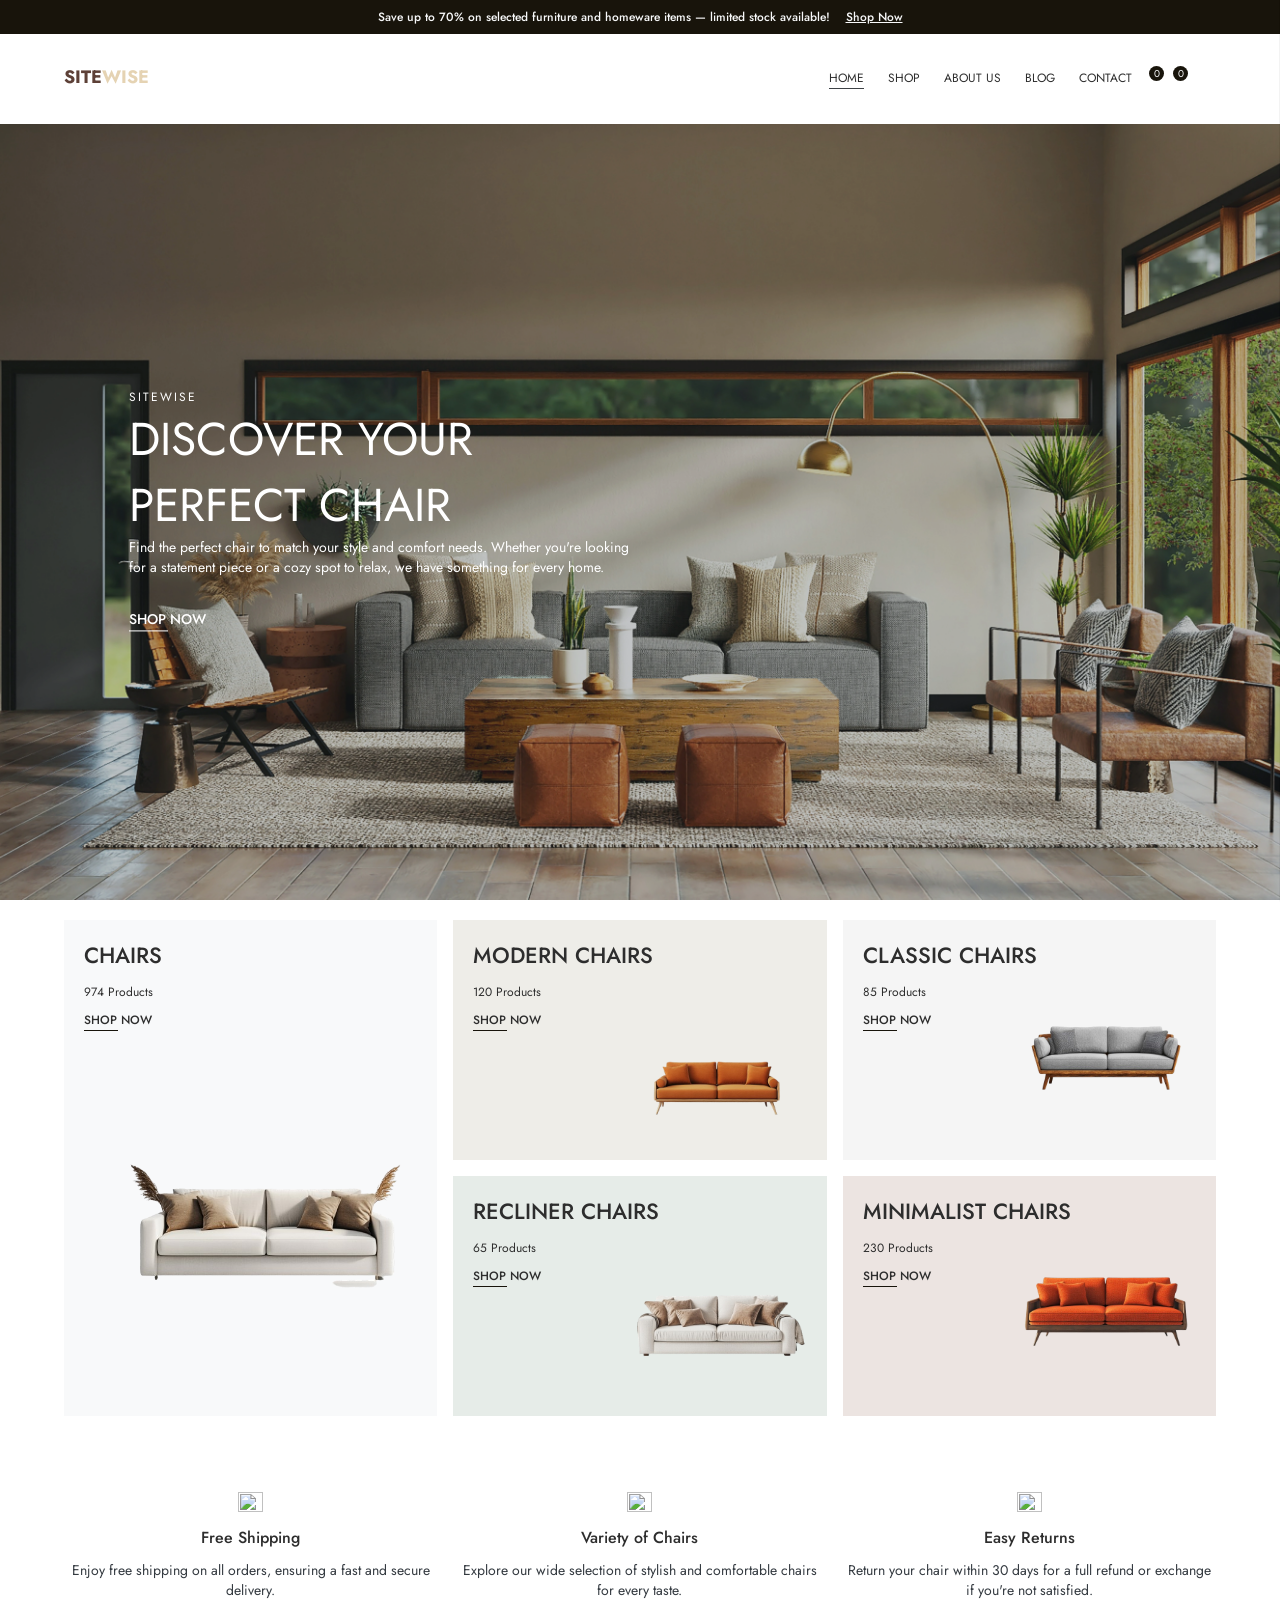
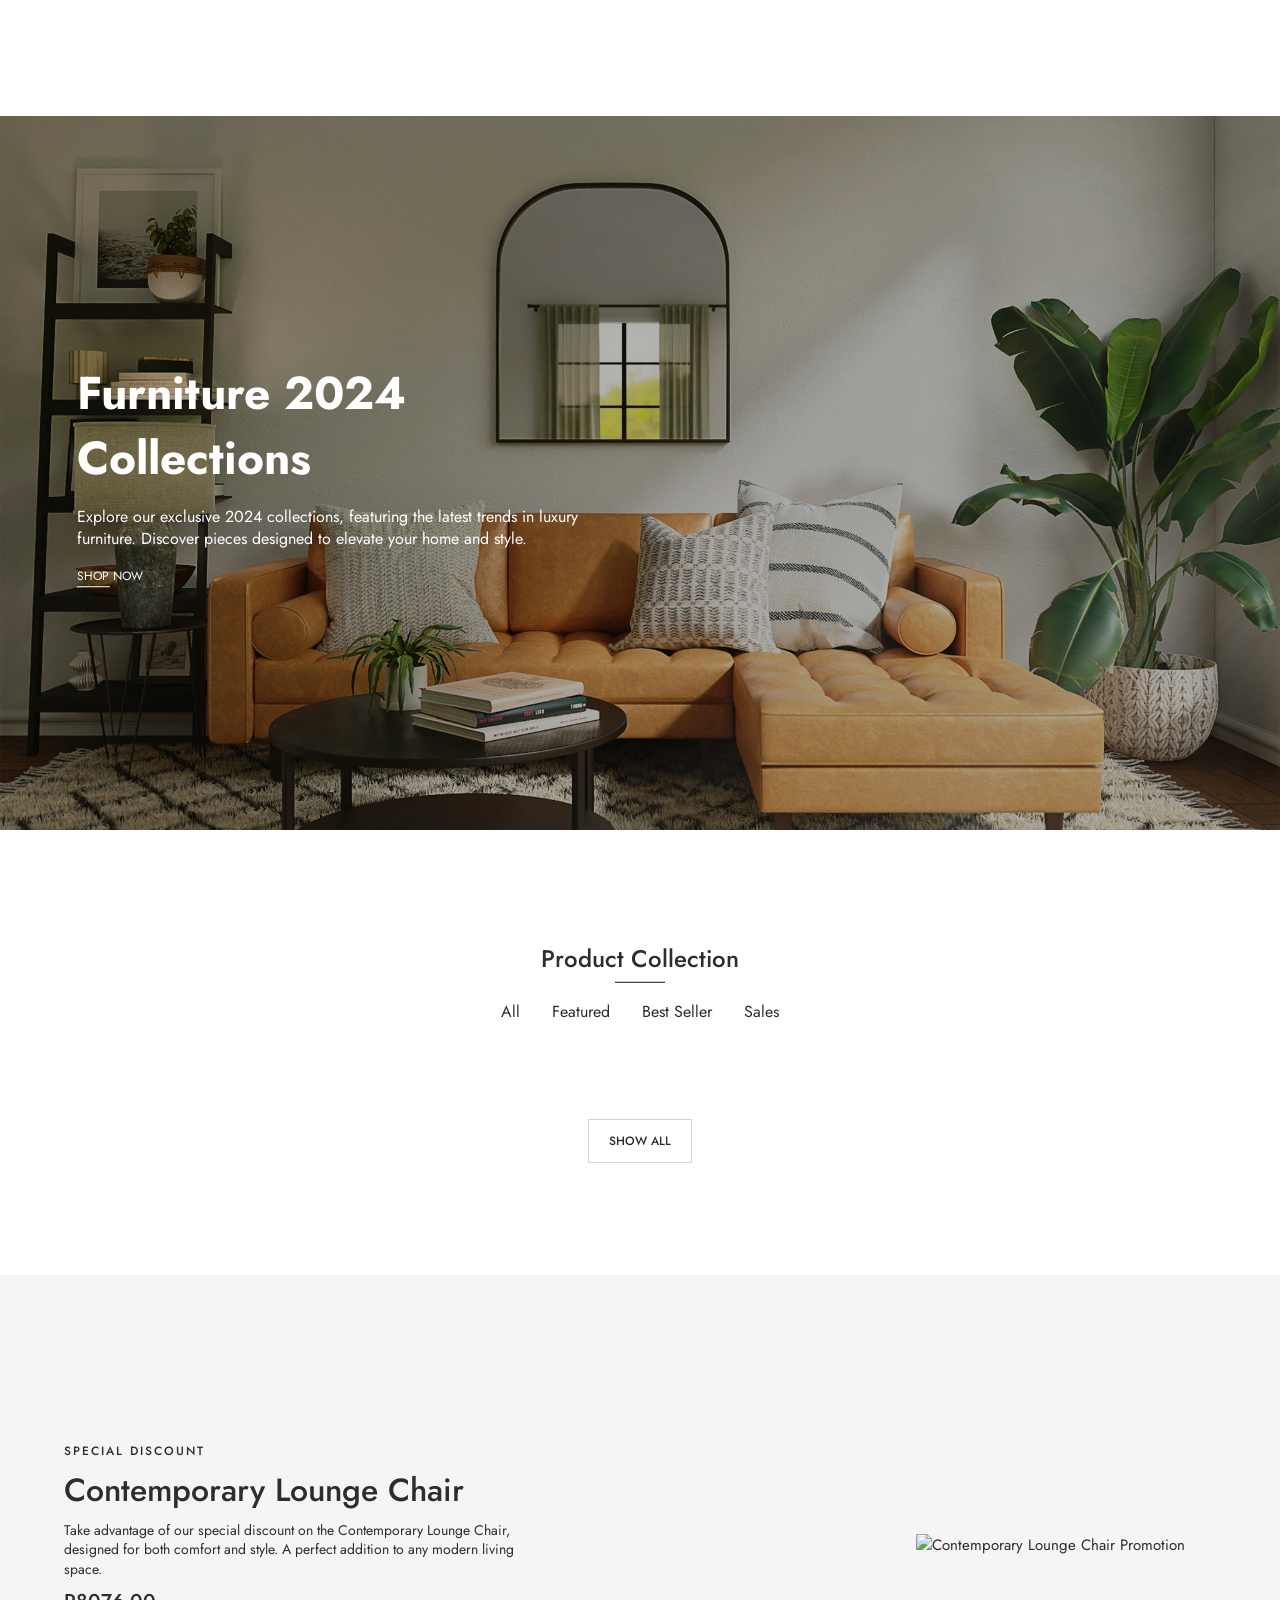
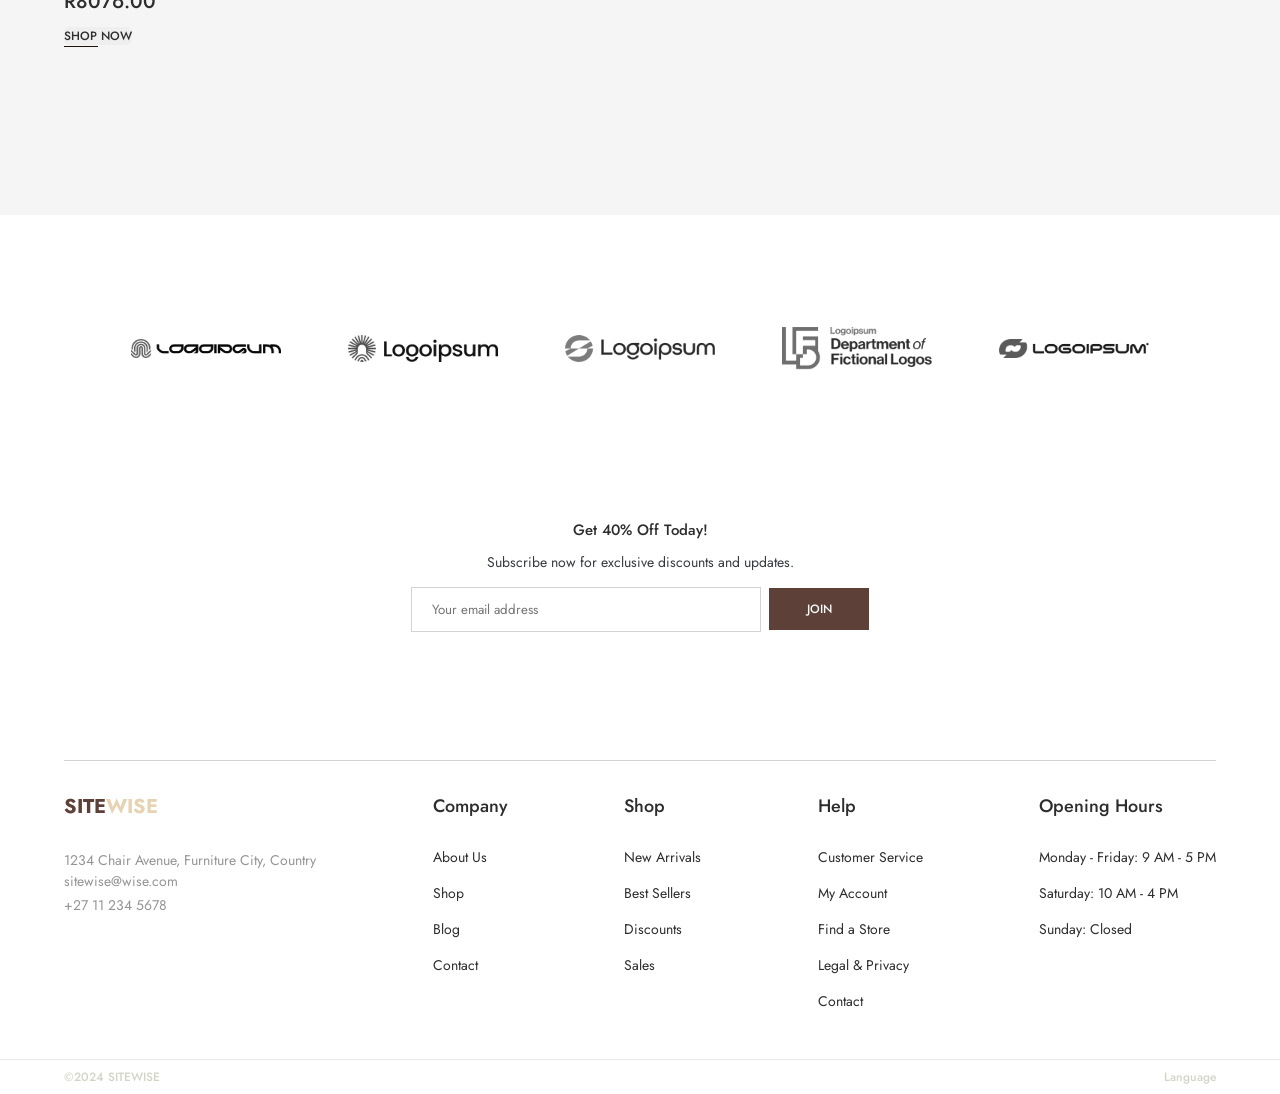
==== index.html @ f85726ed "feat: Add new site-wide CSS styling and accompanying image assets, and update `index.html` and `.git" ====
<!doctype html>
<html lang="en">
  <head>
    <meta charset="UTF-8" />
    <meta name="viewport" content="width=device-width, initial-scale=1.0" />
    <title>Sitewise | Home</title>
    <link
      rel="icon"
      href="/public/images/icons/favicon.ico"
      type="image/x-icon"
    />
    <!-- CSS -->
    <link rel="stylesheet" href="public/css/style.css" />
    <!-- ION-ICONS JS -->
    <script
      type="module"
      src="https://unpkg.com/ionicons@5.5.2/dist/ionicons/ionicons.esm.js"
    ></script>
    <script
      nomodule
      src="https://unpkg.com/ionicons@5.5.2/dist/ionicons/ionicons.js"
    ></script>
  </head>
  <body class="">
    <!-- BACK BUTTON -->
    <div class="back-top" id="back-top-btn">
      <a href="#"><ion-icon name="chevron-up-outline"></ion-icon></a>
    </div>
    <div class="discount">
      <p class="discount-content">
        Save up to 70% on selected furniture and homeware items — limited stock
        available!
      </p>
      <a href="views/shop.html">Shop Now</a>
    </div>
    <!-- HEADER -->
    <header class="home-pg header wrapper">
      <div class="container">
        <nav class="nav-menu">
          <a href="index.html" class="logo"
            >Site<span class="highlight">wise</span></a
          >
          <ul class="menu-link">
            <li class="active"><a href="index.html" class="link">Home</a></li>
            <li><a href="views/shop.html" class="link">Shop</a></li>
            <li><a href="views/about.html" class="link">About Us</a></li>
            <li><a href="views/blog.html" class="link">Blog</a></li>
            <li>
              <a href="views/contact.html" class="link">contact</a>
            </li>
            <li>
              <div class="whishlist-icon">
                <ion-icon name="heart-outline"></ion-icon>
                <span class="whishlist-count">0</span>
              </div>
            </li>
            <li>
              <div class="cart-icon">
                <a href="#"><ion-icon name="cart-outline"></ion-icon></a>
                <span class="item-count">0</span>
              </div>
            </li>
            <li>
              <a href="#" class="account"
                ><ion-icon name="person-outline"></ion-icon
              ></a>
            </li>
          </ul>
          <div class="menu-icon">
            <ion-icon name="menu-outline"></ion-icon>
          </div>
        </nav>
      </div>
    </header>
    <!-- HEADER END -->
    <!-- SHOWCASE SECTION-->
    <div class="home-pg showcase-section wrapper">
      <div class="container">
        <!-- SHOWCASE LEFT ROW -->
        <div class="showcase-left-row">
          <span class="showcase-subtitle">Sitewise</span>
          <h1 class="showcase-heading">Discover Your Perfect Chair</h1>
          <p class="showcase-text">
            Find the perfect chair to match your style and comfort needs.
            Whether you're looking for a statement piece or a cozy spot to
            relax, we have something for every home.
          </p>
          <div class="showcase-btns">
            <a href="views/shop.html" class="btn underline">Shop Now</a>
          </div>
        </div>
      </div>
    </div>
    <!-- WISHLIST -->
    <div class="wishlist-container">
      <div class="wishlist-header">
        <h2 class="wishlist-title">
          Wishlist(<span class="count-wishlist">0</span>)
        </h2>
        <span class="icon btn-cancel">
          <ion-icon name="close-outline"></ion-icon>
        </span>
      </div>

      <div class="wishlist-items"></div>

      <div class="shopping-cart-buttons">
        <a href="views/shop.html" class="btn btn-checkout continue"
          >Continue shopping</a
        >
      </div>
    </div>
    <!-- END WISHLIST-->
    <!-- SHOWCASE END-->
    <div class="shopping-cart">
      <div class="shopping-cart-header">
        <h2 class="shopping-cart-title">Shopping Cart</h2>
        <span class="icon btn-cancel">
          <ion-icon name="close-outline"></ion-icon>
        </span>
      </div>
      <div class="cart-items"></div>

      <div class="cart-summary">
        <p class="cart-total" id="overroll-total"></p>
      </div>
      <div class="shopping-cart-buttons">
        <a href="views/checkout.html" class="btn btn-checkout">Checkout</a>
      </div>
    </div>
    <!-- CART POP-UP -->
    <div id="cart-notification" class="cart-notification">
      <div class="popup-content">
        <p>Item Added to Cart!</p>
      </div>
    </div>

    <!-- LOGIN FORM -->
    <div class="form-login account-form" id="login">
      <div class="form-header">
        <span class="form-title">Login</span>
        <div class="form-close">
          <span class="icon-close">
            <ion-icon name="close-outline"></ion-icon>
          </span>
        </div>
      </div>

      <form action="#" method="POST">
        <div class="form-control">
          <input type="email" name="email" placeholder="email address *" />
        </div>

        <div class="form-control">
          <input type="password" name="password" placeholder="password *" />
        </div>

        <div class="form-options">
          <label for="checkbox" class="label-remember">
            <input type="checkbox" name="remember" />
            Remember me
          </label>
          <a href="views/password.html" class="link-forgot">Lost password?</a>
        </div>

        <input type="submit" value="Log in" name="login" class="btn-submit" />

        <div class="form-switch">
          <span>No account yet?</span>
          <a href="views/signup.html" class="link-create">Create Account</a>
        </div>
      </form>
    </div>
    <!-- END LOGIN FORM -->

    <section class="featured-section container" id="featured">
      <div class="card-list">
        <div class="card-item">
          <div class="card">
            <div>
              <h2 class="card-title">Chairs</h2>
              <span class="no-products">974 Products</span>
            </div>
            <a href="views/shop.html" class="btn underline">Shop Now</a>
          </div>
        </div>
        <div class="card-item">
          <div class="card">
            <div>
              <h2 class="card-title">Modern Chairs</h2>
              <span class="no-products">120 Products</span>
            </div>
            <a href="views/shop.html" class="btn underline">Shop Now</a>
          </div>
        </div>
        <div class="card-item">
          <div class="card">
            <div>
              <h2 class="card-title">Classic Chairs</h2>
              <span class="no-products">85 Products</span>
            </div>
            <a href="views/shop.html" class="btn underline">Shop Now</a>
          </div>
        </div>
        <div class="card-item">
          <div class="card">
            <div>
              <h2 class="card-title">Recliner Chairs</h2>
              <span class="no-products">65 Products</span>
            </div>
            <a href="views/shop.html" class="btn underline">Shop Now</a>
          </div>
        </div>
        <div class="card-item">
          <div class="card">
            <div>
              <h2 class="card-title">Minimalist Chairs</h2>
              <span class="no-products">230 Products</span>
            </div>
            <a href="views/shop.html" class="btn underline">Shop Now</a>
          </div>
        </div>
      </div>
    </section>

    <!-- END FEATURE -->
    <section class="section-services container" id="service">
      <div class="service-list">
        <div class="service-item">
          <div class="service-icon">
            <div class="icon">
              <img src="public/images/icons/free-delivery.webp" alt="" />
            </div>
          </div>
          <h4 class="service-title">Free Shipping</h4>
          <p class="service-description">
            Enjoy free shipping on all orders, ensuring a fast and secure
            delivery.
          </p>
        </div>
        <div class="service-item">
          <div class="service-icon">
            <div class="icon">
              <img src="public/images/icons/armchair.webp" alt="" />
            </div>
          </div>
          <h4 class="service-title">Variety of Chairs</h4>
          <p class="service-description">
            Explore our wide selection of stylish and comfortable chairs for
            every taste.
          </p>
        </div>
        <div class="service-item">
          <div class="service-icon">
            <div class="icon">
              <img src="public/images/icons/return-box.webp" alt="" />
            </div>
          </div>
          <h4 class="service-title">Easy Returns</h4>
          <p class="service-description">
            Return your chair within 30 days for a full refund or exchange if
            you're not satisfied.
          </p>
        </div>
      </div>
    </section>

    <!-- BANNER -->

    <section class="banner-section" id="banner">
      <!-- <div class="morphing-button" id="playBtn">
        <span class="play-icon">&#9654;</span>
      </div>

      <div class="banner-video">
        <video
          id="video"
          autoplay
          loop
          muted
          playsinline
          class="video-background"
        >
          <source src="public/video/banner-video-1.webm" type="video/mp4" />
        </video>
        <span class="close-video" id="closeBtn"
          ><ion-icon name="close-outline"></ion-icon
        ></span>
      </div> -->

      <div class="banner-content-wrapper">
        <div class="banner-content">
          <h2 class="banner-heading">Furniture 2024 Collections</h2>
          <p class="banner-description">
            Explore our exclusive 2024 collections, featuring the latest trends
            in luxury furniture. Discover pieces designed to elevate your home
            and style.
          </p>
          <a href="views/shop.html" class="banner-cta">Shop Now</a>
        </div>
      </div>
    </section>

    <!-- BANNER END -->

    <!-- POPUP -->
    <div class="popup-wrapper hidden">
      <div id="cart-popup">
        <div class="popup-close">
          <ion-icon name="close-outline"></ion-icon>
        </div>
        <p class="popup-message">Item already exists in the cart!</p>
      </div>
    </div>
    <!-- END POPUP -->

    <!-- PRODUCT -->
    <section class="product-collection container" id="products">
      <h2 class="product-title">Product Collection</h2>
      <div class="product-filter">
        <span class="filter-item" data-id="all">All</span>
        <span class="filter-item" data-id="featured">Featured</span>
        <span class="filter-item" data-id="best seller">Best Seller</span>
        <span class="filter-item" data-id="sales">Sales</span>
      </div>
      <div class="product-container"></div>
      <!-- PRODUCT DETAILS -->
      <div class="product-display" data-id="">
        <div class="item-details">
          <div class="left-side">
            <div class="image-card">
              <img src="public/images/chair_3.png" alt="" />
            </div>
          </div>
          <div class="right-side">
            <span class="icon-close">
              <ion-icon name="close-outline"></ion-icon>
            </span>
            <h3 class="chair-name">Antique Wooden Chair</h3>
            <div class="rating-area">
              <ul class="star-list">
                <li class="star"><ion-icon name="star"></ion-icon></li>
                <li class="star"><ion-icon name="star"></ion-icon></li>
                <li class="star"><ion-icon name="star"></ion-icon></li>
                <li class="star"><ion-icon name="star"></ion-icon></li>
                <li class="star"><ion-icon name="star-half"></ion-icon></li>
              </ul>
              <div class="user-reviews">8k Reviews</div>
            </div>
            <div class="chair-price">
              <span class="price onsale">R6460.99</span
              ><span class="sale-price">R6000.99 </span>
            </div>
            <p class="chair-info">
              Lorem ipsum, dolor sit amet consectetur adipisicing elit.
              Voluptatibus fugiat rem nostrum, nulla fugit at tempora minus ea
              aspernatur assumenda?
            </p>
            <div class="button-area">
              <div class="quantity-area">
                <span class="icon decrease"
                  ><ion-icon name="remove-outline"></ion-icon
                ></span>
                <span class="quantity">1</span>
                <span class="icon increase"
                  ><ion-icon name="add-outline"></ion-icon
                ></span>
              </div>
              <div class="btn cart-add">Add To Cart</div>
            </div>
            <div class="wishlist-area">
              <span class="icon"
                ><ion-icon
                  name="heart-outline"
                  class="display-wishlist-icon"
                ></ion-icon
              ></span>
              <span>Add To Wishlist</span>
            </div>
            <ul class="product-info">
              <li>Category: <span class="product-category">Furniture</span></li>
            </ul>
          </div>
        </div>
      </div>
      <!-- END PRODUCT DETAILS -->

      <a href="./views/shop.html" class="btn contact-btn">Show All</a>
    </section>

    <!-- END PRODCUT -->

    <!-- SALE SECTION -->
    <section class="promotion-wrapper" id="promotion" data-promoId="">
      <div class="container">
        <div class="left-cl">
          <span class="section-subheading">Special Discount</span>
          <h2 class="promotion-title">Contemporary Lounge Chair</h2>
          <p class="promotion-description">
            Take advantage of our special discount on the Contemporary Lounge
            Chair, designed for both comfort and style. A perfect addition to
            any modern living space.
          </p>
          <span class="promotion-price">R8076.00</span>
          <div><button class="btn underline shop-now">Shop Now</button></div>
        </div>
        <div class="right-cl">
          <div class="image-wrapper">
            <div class="image-card">
              <img
                src="public/images/chair_11.webp"
                id="promotion-image"
                alt="Contemporary Lounge Chair Promotion"
              />
            </div>
          </div>
        </div>
      </div>
    </section>

    <!-- END SALE SECTION -->

    <!-- PARTNER SECTION -->
    <section class="company-partners container" id="company-partners">
      <div class="partners-list">
        <div class="partner-item">
          <img src="public/images/partners/logoipsum-1.png" alt="Partner 1" />
        </div>
        <div class="partner-item">
          <img src="public/images/partners/logoipsum-2.png" alt="Partner 2" />
        </div>
        <div class="partner-item">
          <img src="public/images/partners/logoipsum-3.png" alt="Partner 3" />
        </div>
        <div class="partner-item">
          <img src="public/images/partners/logoipsum-4.png" alt="Partner 4" />
        </div>
        <div class="partner-item">
          <img src="public/images/partners/logoipsum-5.png" alt="Partner 5" />
        </div>
      </div>
    </section>
    <!-- END PARTNER SECTION -->

    <!-- NEWSLETTER -->
    <div class="newsletter container" id="newsletter-wrapper">
      <h2 class="newsletter-title">Get 40% Off Today!</h2>
      <p class="newsletter-description">
        Subscribe now for exclusive discounts and updates.
      </p>
      <form action="#" method="POST">
        <div class="controller-container">
          <div class="form-controller">
            <input
              type="email"
              name="e-mail"
              placeholder="Your email address"
            />
          </div>
          <div class="form-controller">
            <input
              type="submit"
              name="submit"
              class="newsletter-btn"
              value="Join"
            />
          </div>
        </div>
      </form>
    </div>
    <!-- END NEWSLETTER -->

    <!-- FOOTER SECTION -->
    <footer class="footer-wrapper container" id="footer-section">
      <ul class="footer-items">
        <li class="footer-item">
          <a href="#" class="footer-logo footer-header"
            >SITE<span class="highlight">WISE</span></a
          >
          <span class="footer-address"
            >1234 Chair Avenue, Furniture City, Country</span
          >
          <span class="footer-email">sitewise@wise.com</span>
          <span class="footer-phone">+27 11 234 5678</span>
          <div class="social-media">
            <a href="#" class="social-icon">
              <ion-icon name="logo-facebook"></ion-icon>
            </a>
            <a href="#" class="social-icon">
              <ion-icon name="logo-instagram"></ion-icon>
            </a>
            <a href="#" class="social-icon">
              <ion-icon name="logo-twitter"></ion-icon>
            </a>
            <a href="#" class="social-icon">
              <ion-icon name="logo-pinterest"></ion-icon>
            </a>
          </div>
        </li>
        <li class="footer-item">
          <h3 class="footer-header">Company</h3>
          <a href="views/about.html" class="footer-link">About Us</a>
          <a href="views/shop.html" class="footer-link">Shop</a>
          <a href="views/blog.html" class="footer-link">Blog</a>
          <a href="views/contact.html" class="footer-link">Contact</a>
        </li>
        <li class="footer-item">
          <h3 class="footer-header">Shop</h3>
          <a href="#" class="footer-link">New Arrivals</a>
          <a href="#" class="footer-link">Best Sellers</a>
          <a href="#" class="footer-link">Discounts</a>
          <a href="#" class="footer-link">Sales</a>
        </li>
        <li class="footer-item">
          <h3 class="footer-header">Help</h3>
          <a href="#" class="footer-link">Customer Service</a>
          <a href="#" class="footer-link">My Account</a>
          <a href="#" class="footer-link">Find a Store</a>
          <a href="#" class="footer-link">Legal & Privacy</a>
          <a href="#" class="footer-link">Contact</a>
        </li>
        <li class="footer-item">
          <h3 class="footer-header">Opening Hours</h3>
          <a href="#" class="footer-link">Monday - Friday: 9 AM - 5 PM</a>
          <a href="#" class="footer-link">Saturday: 10 AM - 4 PM</a>
          <a href="#" class="footer-link">Sunday: Closed</a>
        </li>
      </ul>
    </footer>
    <!-- END FOOTER SECTION -->
    <div class="footer-bottom">
      <span class="footer-year"> &copy;2024 SITEWISE</span>
      <span class="footer-language"
        >Language <ion-icon name="chevron-up-outline"></ion-icon
      ></span>
    </div>

    <!-- JS -->
    <script src="./public/js/main.js" defer></script>
  </body>
</html>
---- public/css/style.css ----
@import url("https://fonts.googleapis.com/css2?family=Jost:ital,wght@0,100..900;1,100..900&display=swap");
*,
::after,
::before {
  padding: 0;
  margin: 0;
  box-sizing: border-box;
}

:root {
  /* COLORS */
  --primary-clr: #ffffff;
  --secondary-clr: #5d4037;
  --tertiary-clr: #e5d3b3;
  --quaternary-clr: #eae151;
  --pure-white: #ffffff;

  --danger-clr: #f34213;
  --white-clr: #f8f9fa;
  --backgound-clr: #796c64;

  --dark-clr: #18140b;
  --grey-clr: #d3d3d3;
  --md-grey: #d2d4c8;
  --light-grey: #fafdf6;
  --dark-grey: #343a40;
  --text-clr: #2d2d2d;

  /* FW */
  --fw-bold: 700;
  --fw-medium: 500;
  --fw-normal: 400;

  /* FS */

  --fs-sm: 0.875rem;
  --fs-xsm: 0.75rem;
  --fs-base: 1rem;
  --fs-md: 1.125rem;
  --fs-lg: 1.5rem;
  --fs-xl: 2rem;
  --fs-2xl: 2.875rem;
  --fs-3xl: 3rem;
  --fs-4xl: 3.5rem;

  /* CONFIG */

  --line-height: 1.4;
  --b-shadow: rgba(0, 0, 0, 0.05) 0px 1px 2px 0px;
}

a {
  text-decoration: none;
}

ul {
  list-style-type: none;
}

body {
  font-size: 15px;
  font-family: "Jost", sans-serif;
  color: var(--text-clr);
  -webkit-user-select: none;
  -moz-user-select: none;
  -ms-user-select: none;
  user-select: none;
}

html {
  scroll-behavior: smooth;
}

body.show-cart .shopping-cart,
body.show-wishlist .wishlist-container {
  inset: 0 0 0 auto;
}

body.show-loginform .form-login {
  inset: 0 0 0 auto;
}

.container {
  width: 90%;
  max-width: 1600px;
  margin: 0 auto;
}

.btn {
  padding: 0.75rem 1.25rem;
  border: none;
  outline: none;
  font-size: var(--fs-sm);
  font-weight: var(--fw-medium);
  border-radius: 5px;
  display: inline-block;
  cursor: pointer;
  transition: all 0.5s ease;
}

.btn-primary {
  color: var(--white-clr);
  background: var(--secondary-clr);
}

.btn-primary:hover {
  background: var(--tertiary-clr);
  color: var(--secondary-clr);
}

.btn-outline {
  border: 1px solid var(--dark-grey);
  color: var(--text-clr);
}

img {
  width: 100%;
  height: 100%;
  object-fit: cover;
  object-position: center;
}

.back-top {
  width: 40px;
  height: 40px;
  border-radius: 50%;
  display: none;
  place-content: center;
  background: var(--secondary-clr);
  position: fixed;
  bottom: 30px;
  right: 30px;
  cursor: pointer;
  box-shadow: rgba(149, 157, 165, 0.2) 0px 8px 24px;
  z-index: 10;
}

.back-top a {
  color: var(--white-clr);
  font-size: 18px;
  transition: color 0.5s ease;
}

.back-top:hover a {
  color: var(--tertiary-clr);
}

.popup-wrapper {
  width: 100%;
  height: 100vh;
  display: grid;
  place-content: center;
  z-index: 1001;
  position: fixed;
  top: 0;
  left: 0;
  background: rgba(108, 107, 107, 0.3);
  opacity: 0;
  visibility: hidden;
  transition:
    opacity 0.3s ease,
    visibility 0.3s ease;
}

.popup-wrapper.show {
  opacity: 1;
  visibility: visible;
}

#cart-popup {
  padding: 1rem;
  box-shadow: var(--b-shadow);
  background: white;
  text-align: center;

  animation: popup-slide 0.3s ease-out;
}

#cart-popup p {
  padding-block: 1.125rem;
  color: var(--text-clr);
  font-size: var(--fs-sm);
  font-weight: var(--fw-normal);
}

#cart-popup .popup-close {
  font-size: 1.5rem;
  cursor: pointer;
  text-align: end;
  color: var(--text-clr);
}

@keyframes popup-slide {
  from {
    transform: translateY(-20px);
    opacity: 0;
  }
  to {
    transform: translateY(0);
    opacity: 1;
  }
}

/* DISCOUNT */
.discount {
  width: 100%;
  display: flex;
  justify-content: center;
  align-items: center;
  gap: 1rem;
  padding: 0.5rem;
  background: var(--dark-clr);
  color: var(--white-clr);
  position: fixed;
  top: 0;
  left: 0;
  z-index: 100;
}

.discount .discount-content,
.discount a {
  color: var(--white-clr);
  font-size: var(--fs-xsm);
  font-weight: var(--fw-medium);
}

.discount a {
  text-decoration: underline;
}

.cart-notification {
  width: fit-content;
  position: fixed;
  background-color: var(--dark-clr);
  display: grid;
  place-content: center;
  top: -100px;
  right: 0;
  padding: 0.75rem 1rem;
  z-index: 999;
  opacity: 0;
  transition:
    top 0.5s ease-out,
    opacity 0.5s ease-out;
  box-shadow: 0 0 15px rgba(192, 192, 192, 0.1);
}

.cart-notification p {
  color: var(--white-clr);
  font-size: var(--fs-xsm);
  font-weight: var(--fw-normal);
}

#cart-notification.show {
  top: 100px;
  opacity: 1;
}

/* HEADER */

.home-pg.header {
  width: 100%;
  min-height: calc(100vh - 90vh);
  margin-top: 34px;
  position: fixed;
  top: 0;
  background-color: var(--primary-clr);
  z-index: 100;
}

.header .nav-menu {
  display: flex;
  justify-content: space-between;
  align-items: center;
  flex-wrap: wrap;
}

.header.sticky {
  box-shadow: var(--b-shadow);
}

.not-home-pg.header {
  box-shadow: var(--b-shadow);
}

.nav-menu .logo {
  color: var(--secondary-clr);
  font-size: var(--fs-md);

  text-transform: uppercase;
  font-weight: var(--fw-bold);
}

.nav-menu .logo .highlight {
  color: var(--tertiary-clr);
  font-weight: var(--fw-bold);
}

.show-menu {
  transform: translateX(390px);
  transition: all 0.5s ease;
}

.nav-menu .menu-link {
  display: flex;
  justify-content: center;
  align-items: center;
  padding-block: 2rem;
}

.menu-link li {
  padding-inline: 0.75rem;
}

.menu-link li .cart-icon,
.menu-link .whishlist-icon {
  position: relative;
}

.menu-link .cart-icon ion-icon,
.menu-link .whishlist-icon ion-icon {
  font-size: 1.125rem;
}

.menu-link span.item-count,
.menu-link .whishlist-count {
  width: 15px;
  height: 15px;
  font-size: 0.625rem;
  border-radius: 59%;
  color: var(--white-clr);
  position: absolute;
  bottom: -4px;
  right: -8px;
  cursor: pointer;
  display: grid;
  place-content: center;
  background: var(--dark-clr);
}

.menu-link li a {
  color: var(--text-clr);
  font-weight: var(--fw-normal);
  text-transform: uppercase;
  font-size: var(--fs-xsm);
  position: relative;
  transition: all 0.5s ease;
}

.menu-link .link {
  position: relative;
}

.menu-link .link::after {
  content: "";
  width: 0%;
  height: 1px;
  position: absolute;
  bottom: -2px;
  left: 0;
  background: #3e4246;
  transition: width 0.5s ease;
}

.menu-link .link:hover::after {
  width: 100%;
}

.menu-link .active .link::after {
  width: 100%;
}

.nav-menu .cart-icon,
.nav-menu .account,
.menu-link .whishlist-icon {
  font-size: var(--fs-sm);
  line-height: 0;
}

.menu-link li a:hover {
  color: var(--secondary-clr);
}

.nav-menu .menu-icon {
  font-size: 1.75rem;
  cursor: pointer;
  display: none;
}

/* MEDIA 768PX */

/* SHOWCASE SECTION */

.showcase-section {
  width: 100%;
  height: calc(100vh - 118px);
  min-height: calc(100vh - 118px);
  margin-top: 118px;
  background-image: url("../images/showcase-2.webp");
  background-position: bottom center;
  background-repeat: no-repeat;
  background-size: cover;
  position: relative;
}

.showcase-section::after {
  content: "";
  width: 100%;
  height: 100%;
  position: absolute;
  top: 0;
  left: 0;
  background: rgba(52, 58, 64, 0.3);
}

.showcase-section .container {
  height: 100%;
  position: relative;
}

.showcase-section .showcase-left-row {
  width: 500px;
  display: flex;
  flex-direction: column;
  position: absolute;
  left: 10%;
  top: 50%;
  transform: translate(-10%, -50%);
  z-index: 10;
}

.showcase-left-row .showcase-subtitle {
  color: var(--pure-white);
  text-transform: uppercase;
  font-size: var(--fs-xsm);
  letter-spacing: 2px;
  font-weight: var(--fw-normal);
}

.showcase-left-row .showcase-heading {
  font-size: var(--fs-2xl);
  font-weight: var(--fw-normal);
  text-transform: uppercase;
  color: var(--pure-white);
}

.showcase-left-row .showcase-text {
  font-size: var(--fs-sm);
  font-weight: var(--fw-normal);
  color: var(--pure-white);
  line-height: var(--line-height);
}

.showcase-left-row .btn.underline {
  color: var(--pure-white);
}

.showcase-left-row .btn.underline::after {
  background: var(--pure-white);
  z-index: 10;
}

.showcase-left-row .showcase-btns {
  display: flex;
  flex-wrap: wrap;
  margin-top: 2rem;
}

.btn.underline {
  text-transform: uppercase;
  color: var(--text-clr);
  font-weight: var(--fw-medium);
  font-size: var(--fs-sm);
  display: inline-block;
  position: relative;
  padding: 0;
}

.btn.underline::after {
  content: "";
  width: 50%;
  height: 1px;
  background: var(--dark-clr);
  transition: width 0.5s ease;
  position: absolute;
  bottom: -2px;
  left: 0;
  z-index: 10;
}

.btn.underline:hover::after {
  width: 100%;
}

.carousal-container {
  position: absolute;
  bottom: 3%;
  left: 50%;
  transform: translate(-50%, 3%);
  z-index: 10;
  display: flex;
  justify-content: center;
  align-items: center;
  gap: 1rem;
}

.carousal-container .carousal-btn {
  width: 0.5rem;
  height: 0.5rem;
  border-radius: 50%;
  background: var(--tertiary-clr);
  position: relative;
}

/* WISHLIST */

.wishlist-container {
  width: 400px;
  height: 100vh;
  max-height: 100vh;
  position: fixed;
  inset: 0 -400px 0 auto;
  display: grid;
  overflow-y: auto;
  padding-right: 5px;
  grid-template-rows: 70px 1fr auto;
  background: white;
  box-shadow: rgba(0, 0, 0, 0.05) 0px 1px 2px 0px;

  transition: all 0.5s ease;
  z-index: 1001;
}

.wishlist-container .wishlist-header {
  display: flex;
  justify-content: space-between;
  align-items: center;
}

.wishlist-container h2 {
  color: var(--text-clr);
  font-size: 1.25rem;
  font-weight: var(--fw-normal);
  padding: 1.25rem;
}

.wishlist-container .wishlist-items {
  width: 100%;
  display: flex;
  align-items: start;
  justify-content: start;
  flex-direction: column;
  overflow-y: auto;
  max-height: calc(100vh - 70px);
  padding-right: 5px;
}

.wishlist-container .cart-item {
  width: 100%;
  display: grid;
  grid-template-columns: 70px 1fr auto auto;
  align-items: center;
  gap: 0.5rem;
  padding: 0.5rem;
}

.wishlist-container .cart-item:nth-child(even) {
  background: var(--light-grey);
}

.wishlist-container .cart-item img {
  width: 100%;
  border-radius: 4px;
}

.wishlist-container .cart-item p,
.wishlist-container .cart-item span {
  color: var(--text-clr);
  display: inline-block;
  max-width: 100%;
  overflow: hidden;
  text-overflow: ellipsis;
  white-space: nowrap;
  font-size: var(--fs-xsm);
  font-weight: var(--fw-normal);
}

.wishlist-container .remove-to-wishlist {
  border: 0;
  outline: 0;
  font-size: 1.125rem;
  background: transparent;
  color: var(--secondary-clr);
  cursor: pointer;
}

.wishlist-container .wishlist-empty {
  position: absolute;
  top: 50%;
  left: 50%;
  text-align: center;

  transform: translate(-50%, -50%);
}

.wishlist-container .wishlist-empty p {
  color: var(--text-clr);
  font-size: var(--fs-sm);
  font-weight: var(--fw-medium);
}

.wishlist-container .shopping-cart-buttons {
  width: 100%;
  position: sticky;
  bottom: 0;
}

.wishlist-container .shopping-cart-buttons .btn-checkout {
  background: var(--dark-clr);
  color: var(--white-clr);
  border-radius: 0;
  display: grid;
  place-content: center;
  max-width: 100%;
}

.wishlist-container .icon {
  color: var(--dark-clr);
  font-size: 1.5rem;
  cursor: pointer;
  margin-right: 1rem;
}

/* SHOPPING CART */

.shopping-cart {
  width: 400px;
  height: 100vh;
  max-height: 100vh;
  position: fixed;
  inset: 0 -400px 0 auto;
  display: grid;
  overflow-y: auto;
  padding-right: 5px;
  grid-template-rows: 70px 1fr auto;
  background: white;
  box-shadow: rgba(0, 0, 0, 0.05) 0px 1px 2px 0px;
  transition: all 0.5s ease;
  z-index: 1001;
}

.shopping-cart-header {
  display: flex;
  justify-content: space-between;
  align-items: center;
}

.shopping-cart h2 {
  color: var(--text-clr);
  font-size: 1.25rem;
  font-weight: var(--fw-normal);
  padding: 1.25rem;
}

.shopping-cart .cart-item .img-wrapper {
  width: 70px;
}

.shopping-cart .cart-items {
  width: 100%;
  display: flex;
  align-items: start;
  justify-content: start;
  flex-direction: column;
  overflow-y: auto;
  max-height: calc(100vh - 44px);
  padding-right: 5px;
}

.shopping-cart .cart-item {
  width: 100%;
  display: grid;
  grid-template-columns: 70px 1fr auto auto;
  align-items: center;
  gap: 0.5rem;
  padding: 0.5rem;
}

.shopping-cart .cart-item:nth-child(even) {
  background: var(--light-grey);
}

.shopping-cart .cart-item p,
.shopping-cart .cart-item span {
  color: var(--text-clr);
  display: inline-block;
  max-width: 100%;
  overflow: hidden;
  text-overflow: ellipsis;
  white-space: nowrap;
  font-size: var(--fs-xsm);
  font-weight: var(--fw-normal);
}

.cart-item-quantity {
  display: flex;
  align-items: center;
  justify-content: center;
  gap: 5px;
  margin-left: 10px;
}

.shopping-cart .remove-to-cart {
  border: 0;
  outline: 0;
  font-size: 1.125rem;
  background: transparent;
  color: var(--secondary-clr);
  cursor: pointer;
}

.cart-item-quantity span {
  font-size: var(--fs-sm);
  color: var(--text-clr);
  font-weight: var(--fw-normal);
}

.cart-item-quantity .quantity-decrease,
.cart-item-quantity .quantity-increase {
  width: 20px;
  height: 20px;
  border-radius: 50%;
  display: grid;
  outline: none;
  border: none;
  place-content: center;
  cursor: pointer;
  background: var(--secondary-clr);
  color: var(--white-clr);
}

.cart-item-quantity ion-icon {
  line-height: 0;
}

.cart-empty {
  position: absolute;
  top: 50%;
  left: 50%;
  text-align: center;
  transform: translate(-50%, -50%);
}

.cart-empty p {
  color: var(--text-clr);
  font-size: var(--fs-sm);
  font-weight: var(--fw-medium);
}

.shopping-cart .cart-summary > p {
  color: var(--text-clr);
  padding: 0.5rem 0 1rem 0.5rem;
  font-size: var(--fs-sm);
  font-weight: var(--fw-medium);
}

.shopping-cart .shopping-cart-buttons {
  width: 100%;
  position: sticky;
  bottom: 0;
}

.shopping-cart-buttons .btn-checkout {
  background: var(--dark-clr);
  color: var(--white-clr);
  border-radius: 0;
  display: grid;
  place-content: center;
  max-width: 100%;
}

.shopping-cart .icon {
  color: var(--dark-clr);
  font-size: 1.5rem;
  cursor: pointer;
  margin-right: 1rem;
}

/* LOGIN FORM */

.form-login {
  width: 400px;
  position: fixed;
  inset: 0 -400px 0 auto;
  background: white;
  transition: all 0.5s ease;
  box-shadow: rgba(0, 0, 0, 0.05) 0px 1px 2px 0px;
  z-index: 1001;
}

.form-login .form-header {
  padding: 1.125rem 2rem;
  background: var(--white-clr);
  display: flex;
  justify-content: space-between;
  align-items: center;
  margin-bottom: 2rem;
}

.form-header .form-title {
  color: var(--dark-clr);
  font-size: 1.25rem;
  font-weight: var(--fw-medium);
}

.form-header .form-close span {
  color: var(--dark-clr);
  font-size: 1.5rem;
  cursor: pointer;
}
.account-form form {
  padding-inline: 2rem;
}

.account-form .form-control {
  margin-bottom: 1.25rem;
}

.form-control input {
  width: 100%;
  padding: 0.875rem 1.25rem;
  border: 1px solid var(--grey-clr);
  outline: none;
}

.form-control input::placeholder,
input::-ms-input-placeholder,
input::-moz-placeholder {
  font-size: var(--fs-sm);
  font-family: "Roboto", sans-serif;
}

.account-form .form-options {
  display: flex;
  justify-content: space-between;
  align-items: center;
  margin-bottom: 2rem;
}

.form-options .label-remember {
  font-size: var(--fs-sm);
  font-weight: var(--fw-normal);
  color: grey;
}

.form-options input[type="checkbox"] {
  border: 1px solid var(--grey-clr);
  margin-right: var(--fs-xsm);
  accent-color: var(--secondary-color);
}

.form-options .link-forgot {
  font-size: var(--fs-xsm);
  font-weight: var(--fw-normal);
  color: var(--text-clr);
  text-decoration: underline;
}

.account-form input[type="submit"] {
  width: 100%;
  padding: 0.875rem 1.25rem;
  background: var(--dark-clr);
  outline: none;
  border: none;
  color: var(--white-clr);
  display: inline-block;
  font-size: var(--fs-sm);
  font-family: "Jost", sans-serif;
  font-weight: var(--fw-medium);
  margin-bottom: 1.125rem;
  cursor: pointer;
}

.form-login .form-switch {
  text-align: center;
}

.form-switch span,
.form-switch a {
  font-size: var(--fs-xsm);
  font-weight: var(--fw-medium);
  color: var(--text-clr);
}

.form-switch span {
  color: grey;
}

.form-switch a {
  text-decoration: underline;
}

/* REGISTER */

.register-pg {
  width: 100%;
  height: 100vh;
  max-height: 100vh;
  display: grid;
  place-content: center;
}

.form-register,
.reset-form {
  width: 500px;
}

.form-register .form-header,
.reset-form .form-header {
  text-align: center;
  margin-bottom: 1rem;
}

.form-register .form-header .form-title {
  font-size: 1.25rem;
  text-transform: capitalize;
}

.register-pg .form-switch {
  text-align: center;
}

.register-pg .message {
  text-align: center;
  margin-bottom: 1rem;
  font-size: var(--fs-sm);
  font-weight: var(--fw-normal);
  color: var(--text-clr);
}

/* FEATURED */

.featured-section {
  padding-block: 1.25rem;
}

.featured-section .card-list {
  display: grid;
  grid-template-columns: repeat(auto-fit, minmax(350px, 1fr));
  grid-template-rows: 1fr 1fr;
  gap: 1rem;
}

.featured-section .card-item {
  padding: 1.25rem;
  display: flex;
  justify-content: space-between;
  align-items: start;
  background: var(--white-clr);
}

.card-item .card {
  background-position: center right;
  background-repeat: no-repeat;
}

.featured-section .card-item:first-child {
  grid-area: 1 / 1 / 3 / 2;
}

.featured-section .card-item:nth-child(1) .card {
  height: 100%;
  background-image: url("../images/sofa-01.png");
  background-size: 300px;
}

.featured-section .card-item:nth-child(2) .card {
  background-image: url("../images/sofa-02.png");
  background-size: 180px;
}

.card-item:nth-child(2) {
  background: #eeede8;
}

.featured-section .card-item:nth-child(3) .card {
  background-image: url("../images/sofa-06.png");
  background-size: 180px;
}

.card-item:nth-child(3) {
  background: #f5f5f5;
}

.featured-section .card-item:nth-child(4) .card {
  background-image: url("../images/sofa-08.png");
  background-size: 180px;
}

.card-item:nth-child(4) {
  background: #e6ece8;
}

.featured-section .card-item:nth-child(5) .card {
  background-image: url("../images/sofa-03.png");
  background-size: 180px;
}

.card-item:nth-child(5) {
  background: #ece4e1;
}

.featured-section .card {
  width: 100%;
  height: 200px;
  display: flex;
  justify-content: start;
  align-items: start;
  flex-direction: column;
  gap: 0.625rem;
}

.card-item .card div {
  display: flex;
  justify-content: start;
  align-items: start;
  flex-direction: column;
}

.card-item .btn.underline {
  font-size: var(--fs-xsm);
}

.card-item .no-products {
  font-size: var(--fs-xsm);
  font-weight: var(--fw-normal);
}

.featured-section .card-title {
  font-size: 1.375rem;
  font-weight: var(--fw-medium);
  text-transform: uppercase;
  color: var(--text-clr);
  margin-bottom: 0.75rem;
  display: inline-block;
  line-height: var(--line-height);
}

/* SERVICE */

.section-services {
  padding-block: 3.5rem;
}

.section-services .service-list {
  display: grid;
  grid-template-columns: repeat(auto-fit, minmax(250px, 1fr));
  gap: 1rem;
}

.section-services .service-item {
  text-align: center;
}

.section-services .service-icon {
  text-align: center;
  width: 100%;
  margin-bottom: 0.5rem;
}

.section-services .icon {
  width: 25px;
  display: inline-block;
}

.section-services .service-title {
  font-size: var(--fs-base);
  font-weight: var(--fw-medium);
  color: var(--text-clr);
  margin-bottom: 0.75rem;
  position: relative;
}

.section-services .service-description {
  font-size: var(--fs-sm);
  font-weight: var(--fw-normal);
  color: var(--dark-grey);
  margin-bottom: 0.75rem;
  line-height: var(--line-height);
}

/*  BANNER  */

.banner-section {
  height: 90vh;
  display: flex;
  justify-content: center;
  align-items: center;
  padding-block: 3rem;
  position: relative;
}

.banner-section .banner-content-wrapper::after {
  content: "";
  width: 100%;
  height: 100%;
  position: absolute;
  inset: 0 0 0 0;
  background: rgba(0, 0, 0, 0.3);
}

.banner-section .banner-content-wrapper {
  flex: 1;
  background-position: center center;
  background-repeat: no-repeat;
  background-size: cover;
  height: 100%;
  position: relative;
}
.banner-section .banner-content-wrapper {
  background-image: url("../images/showcase-3.webp");
}

.banner-section .banner-content {
  width: 40%;
  position: absolute;
  top: 50%;
  left: 10%;
  transform: translate(-10%, -50%);
  z-index: 10;
  display: flex;
  flex-direction: column;
  gap: 1rem;
}

.banner-content h2 {
  color: var(--pure-white);
  line-height: var(--line-height);
  font-weight: var(--fw-bold);
  font-size: var(--fs-2xl);
}

.banner-content p {
  color: var(--pure-white);
  font-size: var(--fs-base);
  font-weight: var(--fw-normal);
  line-height: var(--line-height);
}

.banner-content a {
  color: var(--pure-white);
  font-size: var(--fs-xsm);
  font-weight: var(--fw-normal);
  position: relative;
  text-transform: uppercase;
  display: inline-block;
  width: fit-content;
}

.banner-content a::after {
  content: "";
  width: 50%;
  height: 1px;
  background: var(--white-clr);
  bottom: -2px;
  left: 0;
  position: absolute;
  transition: width 0.5s ease;
}

.banner-content a:hover::after {
  width: 100%;
}

.morphing-button {
  width: 50px;
  height: 50px;
  border-radius: 50%;
  background-color: var(--secondary-clr);
  color: white;
  font-size: 18px;
  display: grid;
  place-content: center;
  cursor: pointer;
  position: absolute;
  top: 50%;
  left: 50%;
  transform: translate(-50%, -50%);
  z-index: 10;
  transition: all 0.3s ease;
}

.morphing-button::before {
  content: "";
  width: 60px;
  height: 60px;
  background-color: var(--secondary-clr);
  position: absolute;
  top: 50%;
  left: 50%;
  transform: translate(-50%, -50%) scale(0);
  border-radius: 50%;
  z-index: -1;
  opacity: 0;
  transition: all 0.5s ease;
}

.morphing-button::after {
  content: "";
  width: 70px;
  height: 70px;
  background-color: var(--secondary-clr);
  position: absolute;
  top: 50%;
  left: 50%;
  transform: translate(-50%, -50%) scale(0);
  border-radius: 50%;
  z-index: -2;
  opacity: 0;
  transition: all 0.5s ease;
}

.morphing-button:hover::before {
  transform: translate(-50%, -50%) scale(1);
  opacity: 0.5;
}

.morphing-button:hover::after {
  transform: translate(-50%, -50%) scale(1);
  opacity: 0.3;
}

.banner-video {
  width: 100%;
  height: 100vh;
  display: none;
  position: fixed;
  top: 0;
  left: 0;
  z-index: 999;
  background-color: #2d2a32a0;
  align-items: center;
  justify-content: center;
}

.banner-video.viewed {
  display: flex;
}

.video-background {
  width: 300px;
  height: auto;
  object-fit: contain;
}

.close-video {
  position: absolute;
  top: 20px;
  right: 20px;
  font-size: 3rem;
  color: var(--white-clr);
  background: transparent;
  border: none;
  cursor: pointer;
  z-index: 1000;
}

.close-video:hover {
  color: var(--tertiary-clr);
}

/* PRODUCT */

.product-collection {
  margin-top: 4rem;
  text-align: center;
  overflow: hidden;
  padding-bottom: 3rem;
}

.product-collection h2 {
  color: var(--text-clr);
  font-size: var(--fs-lg);
  font-weight: var(--fw-medium);
  line-height: var(--line-height);
  position: relative;
  margin-bottom: 1.5rem;
}

.product-collection h2::after {
  content: "";
  width: 50px;
  height: 1px;
  background: var(--dark-clr);
  bottom: -20%;
  left: 50%;
  transform: translate(-50%, -20%);
  position: absolute;
}

.product-collection .product-filter {
  display: flex;
  justify-content: center;
  align-items: center;
  gap: 2rem;
  margin-bottom: 2rem;
}

.product-collection .filter-item.active {
  color: var(--tertiary-clr);
}

.product-collection .filter-item {
  color: var(--text-clr);
  font-size: var(--fs-base);
  font-weight: var(--fw-normal);
  cursor: pointer;
  transition: color 0.5s ease;
}

.product-collection .filter-item:hover {
  color: var(--tertiary-clr);
}

.product-collection .product-container {
  display: grid;
  grid-template-columns: repeat(4, 1fr);
  gap: 1.5rem;
}

.product-collection .product-item {
  width: 100%;
  text-align: start;
}

.chairs-display .product-item {
  width: 100%;
}

.product-item .for-sale {
  max-width: fit-content;
  padding: 0.3125rem 1.25rem;
  background: var(--dark-grey);
  color: var(--white-clr);
  font-size: var(--fs-xsm);
  font-weight: var(--fw-medium);
}

.product-item .product-image {
  display: grid;
  place-content: center;
}

.product-item .product-image {
  height: 300px;
  background: #f4f4f6;
  position: relative;
  overflow: hidden;
  cursor: pointer;
}

.product-image .for-sale {
  position: absolute;
  top: 10px;
  left: 10px;
}

.product-collection .image-card {
  width: 200px;
  height: auto;
}

.cart-btn {
  width: 80%;
  max-width: 90%;
  border-radius: 5px;
  padding: 1rem 0.875rem;
  background: #fff;
  display: flex;
  font-size: var(--fs-sm);
  color: var(--text-clr);
  font-weight: var(--fw-normal);
  align-items: center;
  justify-content: center;
  cursor: pointer;
  position: absolute;
  bottom: 5%;
  left: 50%;
  opacity: 0;
  transform: translate(-50%, 100%);
  transition: all 0.5s ease;
}

.product-item .product-image:hover .cart-btn {
  opacity: 1;
  transform: translate(-50%, -5%);
}

.cart-btn:hover {
  background: var(--light-grey);
}

.cart-btn .icon {
  font-size: 1rem;
  display: inline-block;
  margin-right: 0.5rem;
}

.product-collection .product-details {
  display: flex;
  justify-content: space-between;
  align-items: center;
  padding-top: 0.5rem;
}

.product-details .product-category {
  color: grey;
  display: inline-flex;
  font-size: var(--fs-xsm);
  font-weight: var(--fw-normal);
  line-height: 0;
}

.product-details .product-favorite {
  max-width: fit-content;
  font-size: var(--fs-lg);
  color: var(--text-clr);
  cursor: pointer;
  line-height: 0;
}

.product-item .product-name {
  max-width: fit-content;
  font-size: var(--fs-base);
  font-weight: var(--fw-normal);
  color: var(--text-clr);
  line-height: var(--line-height);
  padding-block: 0.25rem;
}

.product-item .product-price {
  font-size: var(--fs-xsm);
  font-weight: var(--fw-normal);
  color: var(--text-clr);
  display: inline-block;
}

.product-item .sale-price {
  padding-left: 1.5rem;
}

.product-item .onsale {
  text-decoration: line-through;
  color: var(--grey-clr);
}

.product-collection .btn.contact-btn {
  margin-top: 4rem;
}

.product-display {
  width: 100%;
  height: 100vh;
  display: grid;
  place-content: center;
  z-index: 1000;
  position: fixed;
  top: 0;
  left: 0;
  background: rgba(108, 107, 107, 0.3);
  opacity: 0;
  visibility: hidden;
  transition:
    opacity 0.3s ease,
    visibility 0.3s ease;
}

.product-display.show {
  opacity: 1;
  visibility: visible;
}

.item-details {
  width: 100%;
  height: 70vh;
  display: flex;
  justify-content: space-between;
  align-items: start;
  background: var(--white-clr);
}

.item-details .left-side {
  flex: 1;
  height: 100%;
  display: grid;
  place-content: center;
  background: #f4f4f6;
}

.item-details .image-card {
  width: 80%;
}

.item-details .right-side {
  flex: 1;
  height: 100%;
  padding: 2em 1rem;
  text-align: start;
  display: flex;
  justify-content: start;
  align-items: start;
  flex-direction: column;
  gap: 0.5rem;
  background: #fff;
  position: relative;
}

.item-details .icon-close {
  position: absolute;
  right: 8%;
  top: 5%;
  font-size: 1.25rem;
  color: var(--dark-clr);
  cursor: pointer;
  transition: color 0.5s ease;
}

.item-details .icon-close:hover {
  color: var(--tertiary-clr);
}

.right-side .chair-name {
  font-size: 1.5rem;
  font-weight: var(--fw-medium);
  color: var(--text-clr);
  line-height: var(--line-height);
}

.rating-area .star-list,
.rating-area {
  display: flex;
  justify-content: start;
  align-items: center;
}

.rating-area {
  gap: 1rem;
}

.rating-area .star-list {
  gap: 0.5rem;
}

.star-list .star {
  font-size: var(--fs-sm);
  cursor: pointer;
}

.star-list .star ion-icon[name="star"] {
  color: #ffc78b;
}

.star-list .star ion-icon[name="star-half"] {
  color: #ffc78b;
}

.rating-area .user-reviews {
  font-size: var(--fs-sm);
  font-weight: var(--fw-normal);
  color: var(--text-clr);
}

.item-details .chair-price {
  font-size: 1.125rem;
  font-weight: var(--fw-medium);
  color: var(--text-clr);
  line-height: var(--line-height);
}

.chair-price .sale-price {
  padding-left: 1rem;
  display: inline-block;
}

.item-details .chair-info {
  font-size: var(--fs-sm);
  font-weight: var(--fw-normal);
  color: var(--text-clr);
  line-height: var(--line-height);
}

.item-details .button-area {
  width: 100%;
  display: flex;
  justify-content: start;
  flex-direction: column-reverse;
  align-items: start;
  gap: 1rem;
}

.button-area .quantity-area {
  width: fit-content;
  flex: 1;
  display: flex;
  justify-content: center;
  align-items: center;
  gap: 0.5rem;
  padding: 0.5rem 0.625rem;
  border: 1px solid var(--md-grey);
}

.quantity-area .decrease,
.quantity-area .qantity,
.quantity-area .increase {
  font-size: 1.125rem;
  color: var(--text-clr);
  display: flex;
  justify-content: center;
  align-items: center;
  flex: 1;
}

.quantity-area .increase,
.quantity-area .decrease {
  cursor: pointer;
}

.button-area .cart-add {
  width: 100%;
  background: var(--dark-clr);
  color: var(--white-clr);
  font-size: var(--fs-sm);
  font-weight: var(--fw-medium);
  border-radius: 0;
  cursor: pointer;
  display: flex;
  justify-content: center;
  align-items: center;
}

.item-details .wishlist-area {
  display: flex;
  justify-content: start;
  align-items: center;
  gap: 0.125rem;
}

.item-details .wishlist-area span {
  font-size: var(--fs-sm);
  font-weight: var(--fw-normal);
  color: var(--text-clr);
}

.item-details .wishlist-area span:nth-child(2) {
  font-size: var(--fs-xsm);
}

.item-details .wishlist-area span.icon {
  font-size: 1.25rem;
  cursor: pointer;
  line-height: 0;
}

.right-side .product-info {
  display: flex;
  flex-direction: column;
  gap: 0.125rem;
}

.product-info li {
  font-size: var(--fs-sm);
  font-weight: var(--fw-normal);
  color: var(--text-clr);
}

/* SALE */

.promotion-wrapper {
  height: 60vh;
  margin-top: 4rem;
  background: #f5f5f5;
  display: flex;
  justify-content: center;
  align-items: center;
}

.promotion-wrapper .container {
  display: flex;
  justify-content: space-between;
  align-items: center;
}

.promotion-wrapper .section-subheading {
  text-transform: uppercase;
  letter-spacing: 2px;
  font-size: var(--fs-xsm);
  font-weight: var(--fw-medium);
  line-height: var(--line-height);
  color: var(--text-clr);
}

.promotion-wrapper .promotion-title {
  font-size: var(--fs-xl);
  font-weight: var(--fw-medium);
  color: var(--text-clr);
  line-height: var(--line-height);
}

.promotion-wrapper .promotion-description {
  width: 80%;
  font-size: var(--fs-sm);
  font-weight: var(--fw-normal);
  line-height: var(--line-height);
  color: var(--text-clr);
}

.promotion-wrapper .left-cl {
  flex: 1;
  display: flex;
  justify-content: start;
  align-items: start;
  flex-direction: column;
  gap: 0.5rem;
  padding-block: 3rem;
}

.promotion-wrapper .promotion-price {
  font-size: 1.25rem;
  font-weight: var(--fw-medium);
  color: var(--text-clr);
}

.promotion-wrapper .shop-now {
  color: var(--text-clr);
  font-size: var(--fs-xsm);
  font-family: "Jost", sans-serif;
}

.promotion-wrapper .right-cl {
  height: 100%;
  flex: 1;
  display: grid;
  place-content: end;
}

.promotion-wrapper .image-card {
  width: 300px;
}

/* PARTNERS */
.company-partners {
  margin-top: 4rem;
  padding-block: 3rem;
}

.company-partners .partners-list {
  display: flex;
  justify-content: space-evenly;
  align-items: center;
}

.partners-list .partner-item {
  width: 150px;
}

.partner-item img {
  filter: grayscale(100%);
}

/* IMAGES */
.image-list {
  display: flex;
  justify-content: center;
  align-items: center;
}

.image-list .image-card {
  width: 250px;
  height: auto;
}

/* NEWSLETTER */

.newsletter {
  margin-top: 3rem;
  text-align: center;
  padding-block: 3rem;
}

.newsletter .newsletter-title {
  color: var(--text-clr);
  font-size: var(--fs-medium);
  font-weight: var(--fw-medium);
  line-height: var(--line-height);
  margin-bottom: 0.75rem;
}

.newsletter .newsletter-description {
  font-size: var(--fs-sm);
  font-weight: var(--fw-normal);
  color: var(--dark-grey);
  margin-bottom: 0.875rem;
  line-height: var(--line-height);
}

.newsletter .controller-container {
  display: flex;
  justify-content: center;
  align-items: center;
  gap: 0.5rem;
}

.form-controller input {
  padding: 0.75rem 1.25rem;
  border: none;
  outline: none;
}

.form-controller input[type="email"] {
  width: 350px;
  font-family: "Jost", sans-serif;
  border: 1px solid var(--grey-clr);
}

.form-controller input[type="email"]::placeholder {
  font-family: "Jost", sans-serif;
}

.form-controller input[type="submit"] {
  width: 100px;
  background: var(--secondary-clr);
  color: var(--white-clr);
  text-transform: uppercase;
  font-size: var(--fs-xsm);
  font-weight: var(--fw-medium);
  font-family: "Jost", sans-serif;
  cursor: pointer;
}

/* FOOTER */
.footer-wrapper {
  padding-block: 2rem;
  margin-top: 5rem;
  border-top: 1px solid var(--grey-clr);
}

.footer-wrapper .footer-items {
  display: flex;
  justify-content: space-between;
  align-items: start;
}

.footer-wrapper .footer-header {
  margin-bottom: 1.75rem;
  color: var(--text-clr);
  font-weight: var(--fw-medium);
  font-size: 1.125rem;
}

.footer-items .footer-logo {
  text-transform: uppercase;
  font-size: 1.25rem;
  font-weight: var(--fw-bold);
  line-height: var(--line-height);
  color: var(--secondary-clr);
}

.footer-logo > .highlight {
  color: var(--tertiary-clr);
}

.footer-items span:not(:first-child) {
  color: #959595;
  font-size: var(--fs-sm);
  font-weight: var(--fw-normal);
  line-height: var(--line-height);
  padding-top: 0.125rem;
}

.footer-item .footer-phone {
  margin-top: 0.125rem;
}

.footer-items .social-media {
  margin-top: 1rem;
  display: flex;

  justify-content: start;
  align-items: center;
  gap: 1rem;
}

.footer-items .social-icon {
  font-size: 1.125rem;
  color: #959595;
  line-height: 0;
  transition: color ease 0.5s;
}

.footer-items .social-icon:hover {
  color: var(--secondary-clr);
}

.footer-items li {
  display: flex;
  justify-content: start;
  align-items: start;
  flex-direction: column;
}

.footer-item:not(:first-child) a:not(:first-child) {
  margin-bottom: 1rem;
}

.footer-item a {
  color: var(--text-clr);
  font-size: var(--fs-sm);
  font-weight: var(--fw-normal);
  transition: all ease 0.5s;
}

.footer-item a:hover {
  color: var(--secondary-clr);
}

/* FOOTER BOTTOM */
.footer-bottom {
  width: 100%;
  display: flex;
  justify-content: space-between;
  align-items: start;
  padding-block: 0.5rem;
  padding-inline: 4rem;
  border-top: 1px solid #95959533;
}

.footer-bottom span {
  color: var(--md-grey);
  font-size: var(--fs-xsm);
  font-weight: var(--fw-medium);
}

/* SHOP PG */

.shop-pg.navigation-container {
  width: 100%;
  height: 180px;
  margin-top: 99px;
  display: grid;
  place-content: center;
  position: relative;
  text-align: center;
  background-color: #f5f5f5;
}

#breakcrumb .navigation-links {
  position: relative;
  z-index: 10;
  display: flex;
  justify-content: center;
  align-items: center;
  gap: 1rem;
}

.navigation-container .page-header {
  font-size: var(--fs-lg);
  font-weight: var(--fw-medium);
  color: var(--text-clr);
  z-index: 10;
}

.navigation-links a,
.navigation-links span {
  color: #a3a3a3;
  font-size: var(--fs-sm);
  font-weight: var(--fw-normal);
  position: relative;
  z-index: 10;
}

/* MAIN CONTAINER */

.main-container {
  display: flex;
  justify-content: space-between;
  align-items: start;
  padding-top: 4rem;
}

.main-container .sidebar {
  width: 250px;
  height: 100%;
  display: flex;
  justify-content: start;
  align-items: start;
  flex-direction: column;
  border-right: 1px solid rgb(230, 230, 230);
  border-right-style: solid;
  padding-right: 1.5rem;
}

.sidebar .sidebar-header {
  font-size: 1.125rem;
  font-weight: var(--fw-medium);
  line-height: var(--line-height);
  margin-bottom: 0.75rem;
}

.sidebar .sidebar-filter {
  width: 100%;
  display: flex;
  justify-content: center;
  align-items: start;
  flex-direction: column;
  margin-bottom: 0.75rem;
}

.sidebar-filter li {
  padding-block: 0.625rem;
  width: 100%;
  display: block;
  border-bottom: 1px solid rgb(230, 230, 230);
  border-bottom-style: dotted;
}

.sidebar-filter a {
  color: var(--text-clr);
  font-size: var(--fs-sm);
  font-weight: var(--fw-normal);
}

.price-list.sidebar-filter li:hover {
  background-color: var(--light-grey);
}

.price-list.sidebar-filter .active {
  background-color: var(--light-grey);
}

.custom-label {
  display: block;
  position: relative;
  cursor: pointer;
  padding-left: 22px;
  font-size: var(--fs-sm);
  font-weight: var(--fw-normal);
  color: var(--text-clr);
  -webkit-user-select: none;
  -moz-user-select: none;
  -ms-user-select: none;
  user-select: none;
}

.custom-label input {
  position: absolute;
  opacity: 0;
  cursor: pointer;
  height: 0;
  width: 0;
}

.checkmark {
  position: absolute;
  top: 0;
  left: 0;
  height: 15px;
  width: 15px;
  background-color: #eee;
  border-radius: 50%;
}

.custom-label:hover input ~ .checkmark {
  background-color: #5d403726;
}

.custom-label input:checked ~ .checkmark {
  background-color: var(--dark-clr);
}

.checkmark:after {
  content: "";
  position: absolute;
  display: none;
}

.custom-label input:checked ~ .checkmark:after {
  display: block;
}

.active input:checked ~ .checkmark:after {
  display: block;
}

.active input:checked ~ .checkmark {
  background-color: var(--dark-clr);
}

.checkmark:after {
  top: 50%;
  left: 41.8%;
  width: 6px;
  height: 6px;
  transform: translate(-41.8%, -52%);
  border-radius: 50%;
  background: var(--white-clr);
}

.filter-price {
  width: 100%;
}

.filter-price input {
  width: 100%;
  border: none;
  outline: none;
  height: 5px;
  background: #ddd;
  opacity: 0.7;
  transition: opacity 0.2s;
}

.price-container {
  width: 100%;
  display: flex;
  justify-content: space-between;
  align-items: start;
  gap: 1rem;
}

.price-container span {
  font-size: var(--fs-sm);
  font-weight: var(--fw-normal);
  color: var(--text-clr);
}

.main-content {
  text-align: center;
  width: calc(100% - 250px);
  max-width: calc(100% - 250px);
  padding-left: 3rem;
}

.main-content .content-filter {
  display: flex;
  justify-content: end;
  text-align: end;
  margin-bottom: 3rem;
}

.content-filter {
  display: flex;
  justify-content: flex-end;
  margin-bottom: 3rem;
}

.sort-dropdown {
  position: relative;
  display: flex;
  justify-content: space-between;
  align-items: center;
  border-bottom: 1px solid var(--md-grey);
  width: 200px;
}

.select-selected {
  color: var(--text-clr);
  padding: 0.75rem 1.5rem;
  cursor: pointer;
  display: flex;
  justify-content: space-between;
  align-items: center;
}

.sort-dropdown .select-items {
  position: absolute;
  top: 100%;
  left: 0;
  right: 0;
  z-index: 99;
  background-color: white;
  box-shadow: 0 4px 6px rgba(0, 0, 0, 0.1);
  border-bottom: 1px solid var(--md-grey);
  display: block;
}

.sort-dropdown .select-items .item {
  width: 100%;
  text-align: start;
  padding: 0.75rem 1.5rem;
  color: var(--text-clr);
  font-size: var(--fs-sm);
  color: var(--text-clr);
  font-weight: var(--fw-normal);
  cursor: pointer;
  transition: background-color 0.2s ease;
}

.select-items div:hover {
  background-color: var(--light-grey);
}

.same-as-selected {
  font-weight: var(--fw-normal);
}

.icon {
  color: var(--text-clr);
  cursor: pointer;
  line-height: 0;
}

.select-items.select-hide {
  display: none;
}

.select-items.select-show {
  display: block;
}

.main-content .chairs-display {
  text-align: start;
  width: 100%;
  height: 100%;
  display: grid;
  grid-template-columns: repeat(4, minmax(200px, 1fr));
  gap: 2rem;
}

.chairs-display .product-image {
  height: 260px;
}

.chairs-display .image-card {
  width: 150px;
}

.chairs-display .product-details {
  display: flex;
  justify-content: space-between;
  align-items: center;
  padding-block: 0.75rem;
}

.chairs-display .product-favorite {
  line-height: 0;
}

.chairs-display .product-category {
  padding-top: 0.625rem;
  color: grey;
  display: inline-flex;
  font-size: var(--fs-xsm);
  font-weight: var(--fw-normal);
}

.chairs-display .product-name {
  font-size: var(--fs-sm);
  font-weight: var(--fw-normal);
  color: var(--text-clr);
  line-height: var(--line-height);
}

.main-content .progress-summary {
  margin-top: 4rem;
  font-size: var(--fs-sm);
  font-weight: var(--fw-normal);
  margin-bottom: 1rem;
}

.main-content .btn.btn.underline {
  font-size: var(--fs-xsm);
}

.shop-pg.footer-wrapper {
  padding-inline: 4rem;
}

.shop-pg.footer-bottom,
.shop-pg.footer-wrapper {
  background-color: var(--dark-clr);
}

.shop-pg.footer-wrapper a,
.shop-pg.footer-wrapper .footer-header {
  color: var(--white-clr);
}

/* ABOUT PG */

.about-pg {
  margin-top: 4rem;
}

.about-pg .about-section {
  display: flex;
  justify-content: start;
  align-items: start;
  gap: 2rem;
}

.about-section .image-card {
  flex: 1;
}

.about-section .right-cl {
  flex: 2;
  display: flex;
  align-items: start;
  justify-content: start;
  flex-direction: column;
  gap: 1.25rem;
}

.about-section .about-title {
  color: var(--secondary-clr);
  font-size: 1.125rem;
  font-weight: var(--fw-normal);
}

.about-section .about-subheading {
  color: var(--text-clr);
  font-size: 1.5rem;
  font-weight: var(--fw-medium);
  line-height: var(--line-height);
}

.about-section .about-text {
  display: flex;
  justify-content: space-between;
  align-items: start;
  gap: 2rem;
}

.about-pg .about-paragraph {
  font-size: var(--fs-sm);
  font-weight: var(--fw-normal);
  color: var(--text-clr);
  line-height: var(--line-height);
}

.about-pg .service-item {
  text-align: start;
  padding: 0.75rem 1.25rem;
  box-shadow: rgba(0, 0, 0, 0.05) 0px 0px 0px 1px;
}

.about-pg .service-icon {
  text-align: start;
}

.about-info {
  display: flex;
  justify-content: start;
  align-items: start;
  flex-direction: column;
  gap: 3rem;
}

.contact-btn {
  outline: none;
  border: 1px solid var(--md-grey);
  font-size: var(--fs-xsm);
  font-weight: var(--fw-medium);
  color: var(--text-clr);
  display: inline-block;
  text-transform: uppercase;
  border-radius: 0;
  padding: 0.75rem 1.25rem;
  transition: all 0.5s ease;
}

.contact-btn:hover {
  box-shadow:
    rgba(0, 0, 0, 0.1) 0px 1px 3px 0px,
    rgba(0, 0, 0, 0.06) 0px 1px 2px 0px;
}

.shop-info {
  width: 100%;
  height: 82vh;
  margin-top: 2rem;
  display: flex;
  padding-inline: 2rem;
  justify-content: end;
  align-items: center;
  background-image: url("../images/showcase-7.webp");
  background-position: bottom center;
  background-repeat: no-repeat;
  background-size: cover;
  position: relative;
  margin-bottom: 4rem;
}

.shop-info::after {
  content: "";
  width: 100%;
  height: 100%;
  position: absolute;
  top: 0;
  left: 0;
  background: rgba(52, 58, 64, 0.1);
}

.shop-info .content-wrapper {
  width: 40%;
  z-index: 8;
  display: flex;
  justify-content: center;
  align-content: center;
  gap: 2rem;
  position: relative;
}

.shop-info .text-slider {
  position: relative;
  height: 113px;
  overflow: hidden;
}

.shop-info .slider-heading {
  font-size: 1.75rem;
  font-weight: var(--fw-medium);
  color: var(--white-clr);
  line-height: var(--line-height);
  margin-bottom: 1rem;
}

.shop-info .slider-description {
  font-size: var(--fs-sm);
  font-weight: var(--fw-normal);
  color: var(--white-clr);
  line-height: var(--line-height);
}

.slider-heading,
.slider-description {
  opacity: 0;
  transform: translateY(10px);
  transition: all 0.5s ease-in-out;
}

.slider-heading.active,
.slider-description.active {
  opacity: 1;
  transform: translateY(0);
}

.slider-controls {
  display: flex;
  justify-content: center;
  align-items: center;
  flex-direction: column;
  gap: 1rem;
}

.slider-controls .slider-control {
  width: 4px;
  height: 16px;
  cursor: pointer;
  background-color: var(--light-grey);
  transition: all 0.5s ease;
}

.slider-controls .slider-control.active {
  background: var(--dark-clr);
}

/* BLOG PG*/

.blog-section {
  width: 100%;
  height: calc(100vh - 121px);
  max-height: calc(100vh - 121px);
  margin-top: 121px;
  display: grid;
  place-content: center;
}

.blog-section .error-content {
  text-align: center;
}

.error-content .error-header {
  font-size: 5rem;
  font-weight: var(--fw-medium);
  color: var(--text-clr);
  line-height: var(--line-height);
}

.error-content .error-subheading {
  font-size: 1.125rem;
  font-weight: var(--fw-medium);
  color: var(--text-clr);
  line-height: var(--line-height);
}

.error-content .error-text {
  font-size: var(--fs-sm);
  font-weight: var(--fw-normal);
  color: var(--text-clr);
  line-height: var(--line-height);
  margin-top: 1rem;
}

.error-content .btn {
  outline: none;
  border: 1px solid var(--md-grey);
  font-size: var(--fs-sm);
  font-weight: var(--fw-medium);
  color: var(--white-clr);
  background: var(--dark-clr);
  display: inline-block;
  border-radius: 0;
  padding: 0.75rem 1.25rem;
  transition: all 0.5s ease;
  margin-top: 1rem;
}

/* CONTACT PAGE */

.contact-info-section {
  margin-block: 4rem;
  display: flex;
  justify-content: start;
  gap: 2rem;
  align-items: start;
}

.contact-info-section .contact-details {
  border: 1px solid #d2d4c8;
  padding: 1rem 1.25rem;
  flex: 1;
}

.contact-details h2 {
  font-size: 1.75rem;
  font-weight: var(--fw-medium);
  color: var(--text-clr);
  line-height: var(--line-height);
  margin-bottom: 1rem;
}

.contact-details .contact-item {
  display: flex;
  justify-content: start;
  align-items: center;
  gap: 1rem;
  font-size: var(--fs-sm);
  color: var(--text-clr);
  font-weight: var(--fw-normal);
  padding-block: 0.5rem;
}

.contact-item .icon {
  font-size: 1.25rem;
  color: var(--text-clr);
}

.contact-form {
  flex: 2;
  display: flex;
  justify-content: start;
  align-items: start;
  flex-direction: column;
}

.contact-form h3 {
  font-size: 1.75rem;
  font-weight: var(--fw-medium);
  color: var(--text-clr);
  line-height: var(--line-height);
  margin-bottom: 0.5rem;
}

.contact-form p {
  font-size: var(--fs-sm);
  font-weight: var(--fw-normal);
  color: var(--text-clr);
  line-height: var(--line-height);
  margin-bottom: 1rem;
}

.contact-form form {
  width: 100%;
}

.contact-form .form-group {
  width: 100%;
  display: grid;
  grid-template-columns: repeat(2, 1fr);
  gap: 1rem;
  margin-bottom: 1rem;
}

.contact-form input,
.contact-form textarea {
  outline: none;
  border: 1px solid #d2d4c8;
  padding: 0.75rem 1.25rem;
  width: 100%;
  display: block;
}

.message-box {
  height: 130px;
}

.contact-form input::placeholder,
.contact-form textarea::placeholder {
  font-family: "Jost", sans-serif;
}

.contact-form input[type="submit"] {
  width: 150px;
  background: var(--secondary-clr);
  color: var(--white-clr);
  font-size: var(--fs-sm);
  cursor: pointer;
  font-weight: var(--fw-medium);
  font-family: "Jost", sans-serif;
  margin-top: 1rem;
}

/* CHECKOUT PG */
.checkout-pg .billing-heading {
  color: var(--dark-clr);
  font-size: 1.125rem;
  font-weight: var(--fw-medium);
  margin-block: 2rem;
}

.checkout-pg .checkout-content {
  display: flex;
  justify-content: space-between;
  align-items: start;
  gap: 4rem;
}

.checkout-pg .billing-form {
  flex: 2;
  padding-right: 2rem;
  border-right: 1px solid #eeeeee;
}

.checkout-pg .payment-wrapper {
  flex: 1;
}

.checkout-pg .order-detail {
  width: 100%;
  max-width: 100%;
  padding: 1.75rem;
  border: 1px solid var(--dark-clr);
}

.checkout-pg .form-group {
  display: flex;
  justify-content: space-between;
  gap: 1rem;
}

.checkout-pg .form-group .form-control {
  flex: 1;
}

.checkout-pg .form-control {
  margin-block: 1rem;
}

.checkout-pg .form-control input:focus {
  border: 1px solid #959595;
}

.checkout-pg label {
  font-size: var(--fs-sm);
  font-weight: var(--fw-normal);
  position: relative;
}

.checkout-pg .form-control label::after {
  content: "*";
  color: rgb(246, 39, 39);
  top: 0;
  font-size: var(--fs-xsm);
  right: 0;
}

.checkout-pg .form-control::placeholder {
  font-family: "Jost" sans-serif;
  font-size: var(--fs-xsm);
}

.order-detail h2 {
  color: var(--text-clr);
  font-size: 1.125rem;
  font-weight: var(--fw-medium);
  margin-bottom: 2rem;
}

.order-detail .order-list {
  width: 100%;
  display: flex;
  justify-content: center;
  align-items: center;
  flex-direction: column;
  gap: 1rem;
}

.order-detail li {
  width: 100%;
  display: flex;
  justify-content: space-between;
  border-bottom: 1px solid var(--grey-clr);
}

.order-detail li:last-child {
  border: none;
}

.order-detail .item-list {
  display: flex;
  flex-direction: column;
  align-items: start;
}

.order-detail .item-list span,
.order-detail .item {
  color: rgb(181, 181, 181);
  font-weight: var(--fw-normal);
}

.order-detail .item {
  width: 100%;
  display: flex;
  justify-content: space-between;
}

.order-detail h3 {
  color: var(--text-clr);
  font-size: var(--fs-sm);
  font-weight: var(--fw-medium);
  padding-block: 0.5rem;
}

.order-detail span {
  padding-bottom: 0.5rem;
  font-size: var(--fs-sm);
  color: var(--text-clr);
  font-weight: var(--fw-medium);
}

.payment-type {
  margin-top: 2rem;
  width: 100%;
  padding: 1.75rem;
  border: 1px solid var(--grey-clr);
}

.payment-type .payment-method {
  padding-block: 0.875rem;
}

.payment-method label {
  color: var(--text-clr);
  font-size: var(--fs-sm);
  font-weight: var(--fw-medium);
}

.payment-method .method-description {
  font-size: var(--fs-xsm);
  font-weight: var(--fw-normal);
  color: var(--text-clr);
  line-height: var(--line-height);
  margin-left: 1.25rem;
  margin-top: 0.75rem;
  display: none;
  transition: all 0.5s ease;
}

.method-description.show {
  display: block;
  animation: popup-slide 0.3s linear;
}

@keyframes popup-slide {
  from {
    transform: translateY(-20px);
    opacity: 0;
  }
  to {
    transform: translateY(0);
    opacity: 1;
  }
}

.payment-wrapper .btn {
  max-width: 100%;
  background-color: var(--dark-clr);
  color: var(--white-clr);
  border-radius: 0;
  text-transform: uppercase;
  font-weight: var(--fw-normal);
  font-size: var(--fs-xsm);
  display: grid;
  place-content: center;
  margin-top: 1rem;
}

/* ORDER PAGE */

.order-card {
  width: 100%;
  height: 100vh;
  display: grid;
  place-content: center;
}

.order-card .card {
  height: auto;
  padding: 1rem 1.25rem;
  background: var(--primary-clr);
  text-align: center;
}

.order-card .image-card {
  width: 80px;
  margin: 0 auto;
  margin-bottom: 1rem;
}

.order-card .order-title {
  color: var(--dark-clr);
  font-size: 1.25rem;
  font-weight: var(--fw-medium);
}

.order-card .order-message {
  font-size: var(--fs-sm);
  font-weight: var(--fw-normal);
  color: var(--dark-grey);
  line-height: var(--line-height);
  margin-top: 1rem;
}

.order-message .order-history {
  color: #20bf55;
  font-weight: var(--fw-medium);
  cursor: pointer;
  transition: all 0.5s linear;
}

.order-message .order-history:hover {
  text-decoration: underline;
}

.arival-time p {
  font-size: var(--fs-sm);
  font-weight: var(--fw-normal);
  color: var(--dark-grey);
  line-height: var(--line-height);
}

.arival-time p span {
  font-weight: var(--fw-medium);
}

.order-card .shopping-btn {
  font-family: "Jost", sans-serif;
  font-size: var(--fs-xsm);
  text-transform: uppercase;
  background: #20bf55;
  color: var(--white-clr);
  cursor: pointer;
  margin-top: 2rem;
  border-radius: 0;
}

@media (min-width: 769px) and (max-width: 1024px) {
  .shop-pg.navigation-container {
    margin-top: 70px;
  }

  .navigation-container .page-header {
    font-size: 1.75rem;
  }

  .navigation-links a,
  .navigation-links span {
    font-size: var(--fs-sm);
  }

  .about-pg {
    margin-top: 2rem;
  }

  .about-pg .about-section {
    flex-direction: column;
    gap: 1rem;
  }

  .about-section .image-card {
    display: block;
  }

  .about-rection .right-cl {
    flex: 1;
  }

  .about-section .about-subheading {
    font-size: 1.25rem;
  }

  .about-pg .about-paragraph {
    font-size: var(--fs-xsm);
  }

  .about-pg .service-item {
    text-align: start;
    padding: 0.75 1.25rem;
    box-shadow: rgba(0, 0, 0, 0.05) 0px 0px 0px 1px;
  }

  .about-pg .service-icon {
    text-align: start;
  }

  .shop-info {
    height: 50vh;
  }

  .about-info {
    gap: 2rem;
    text-align: start;
  }

  .contact-btn {
    font-size: var(--fs-xsm);
    padding: 0.625rem 1.125rem;
  }

  .shop-info {
    background-position: left center;
  }

  .shop-info .content-wrapper {
    width: 50%;
  }

  .shop-info .text-slider {
    height: auto;
  }

  .shop-info .slider-heading {
    font-size: 1.5rem;
  }

  .newsletter-title {
    font-size: 1.5rem;
  }
}

/* RESPONSIVE DESIGN */

/* RESPONSIVE DESIGN */
@media (max-width: 768px) {
  .cart-notification {
    padding: 0.5rem 0.75rem;
  }

  #cart-notification.show {
    top: 80px;
  }

  .discount {
    display: none;
  }

  .home-pg.header {
    display: flex;
    justify-content: space-between;
    align-items: center;
    max-height: calc(100vh - 90vh);
    margin-top: 0;
  }

  .nav-menu .menu-icon {
    display: block;
  }

  .nav-menu .menu-link {
    display: block;
    width: 100%;
    height: 100vh;
    text-align: center;
    flex-direction: column;
    justify-content: start;
    position: absolute;
    right: 0;
    top: 65px;
    background-color: var(--primary-clr);
    transform: translateX(100%);
    z-index: 999;
    transition: transform 0.5s ease-in-out;
  }

  .menu-link.active {
    transform: translateX(0);
    /* justify-content: start;
    */
  }

  .nav-menu .menu-link li {
    padding-inline: 2rem;
    padding-block: 1rem;
    text-align: start;
  }

  .menu-link li a {
    font-size: 1rem;
  }

  .whishlist-icon,
  .cart-icon {
    display: inline-block;
    font-size: 1.25rem;
  }

  .menu-link span.item-count,
  .menu-link .whishlist-count {
    font-size: 0.625rem;
    width: 15px;
    height: 15px;
    right: -5px;
  }

  .nav-menu .account {
    font-size: 1.125rem;
  }

  .nav-menu .logo {
    font-size: 1rem;
  }

  .wishlist-container {
    width: 100%;
    inset: 0 -100% 0 auto;
  }

  .wishlist-container h2 {
    font-size: 1.125rem;
    padding-right: 2rem;
  }

  .wishlist-container .cart-item .img-wrapper {
    width: 40px;
  }

  .wishlist-container .cart-item {
    grid-template-columns: 60px 1fr auto auto;
    padding-inline: 1rem;
  }

  .shopping-cart {
    width: 100%;
    inset: 0 -100% 0 auto;
  }

  .shopping-cart h2 {
    font-size: 1.125rem;
  }

  .shopping-cart .cart-item .img-wrapper {
    width: 40px;
  }

  .shopping-cart .cart-item {
    grid-template-columns: 60px 1fr auto auto;
    padding-inline: 1rem;
  }

  .cart-item-quantity {
    gap: 0.5rem;
  }

  .form-login {
    width: 100%;
    inset: 0 -100% 0 auto;
  }

  .register-pg {
    width: 100%;
    height: 100vh;
    max-height: 100vh;
  }

  .form-register,
  .reset-form {
    width: 360px;
  }

  .banner-content h2 {
    font-size: var(--fs-medium);
  }

  .banner-section p {
    padding-block: 1rem;
  }

  .banner-section {
    display: none;
  }

  .product-collection {
    margin-top: 2rem;
    padding-bottom: 1rem;
  }

  .cart-btn {
    width: 90%;
  }

  .product-collection .product-title {
    font-size: 1.5rem;
  }

  .product-collection .filter-item {
    font-size: 1rem;
  }

  .product-collection .product-container {
    grid-template-columns: repeat(2, minmax(132px, 1fr));
    gap: 1rem;
  }

  .product-collection .product-item {
    overlay: hidden;
    width: auto;
  }

  .product-item .for-sale {
    background: var(--dark-clr);
  }

  .product-item .product-image {
    height: 190px;
  }

  .product-collection .image-card {
    width: 120px;
  }

  .cart-btn .icon {
    font-size: 0.875rem;
  }

  .product-details .product-favorite {
    max-width: fit-content;
    font-size: 1.125rem;
    color: var(--text-clr);
    cursor: pointer;
  }

  .product-item .product-name {
    white-space: nowrap;
    overflow: hidden;
    text-overflow: ellipsis;
    font-size: 0.875rem;
    font-weight: var(--fw-medium);
    color: var(--dark-grey);
    padding-bottom: 0.5rem;
  }

  .product-item .product-price {
    font-size: var(--fs-xsm);
    padding-bottom: 0.5rem;
    color: var(--text-clr);
  }

  .product-collection .btn.contact-btn {
    margin-top: 4rem;
  }

  .product-display.show {
    opacity: 1;
    visibility: visible;
  }

  .item-details {
    width: 90%;
    height: auto;
    margin: 0 auto;
  }

  .item-details .image-card {
    width: 80%;
  }

  .item-details .right-side {
    flex: 1;
    padding: 1em 0.5rem;
  }

  .item-details .icon-close {
    position: absolute;
    right: 8%;
    top: 5%;
    font-size: 1.25rem;
    color: var(--dark-clr);
    cursor: pointer;
    transition: color 0.5s ease;
  }

  .right-side .chair-name {
    width: 85%;
    font-size: 1rem;
    font-weight: var(--fw-bold);
  }

  .star-list .star {
    font-size: var(--fs-xsm);
  }

  .rating-area .user-reviews {
    font-size: var(--fs-xsm);
  }

  .item-details .chair-price {
    font-size: 1rem;
    font-size: var(--fs-sm);
  }

  .item-details .chair-info {
    font-size: var(--fs-xsm);
    font-weight: var(--fw-normal);
    color: var(--text-clr);
    line-height: var(--line-height);
  }

  .item-details .button-area {
    display: flex;
    justify-content: start;
    align-items: start;
    width: fit-content;
    gap: 0.5rem;
    white-space: wrap;
  }

  .button-area .quantity-area {
    width: 100%;
    gap: 0.5rem;
  }

  .quantity-area .decrease,
  .quantity-area .qantity,
  .quantity-area .increase {
    font-size: 1rem;
  }

  .quantity-area .increase,
  .quantity-area .decrease {
    cursor: pointer;
  }

  .button-area .cart-add {
    flex: 1;
    font-size: var(--fs-xsm);
  }

  .item-details .wishlist-area {
    gap: 1rem;
  }

  .item-details .wishlist-area span {
    font-size: var(--fs-sm);
  }

  .item-details .wishlist-area span.icon {
    font-size: 1rem;
    cursor: pointer;
    line-height: 0;
  }

  .right-side .product-info {
    display: flex;
    flex-direction: column;
    gap: 0.5rem;
  }

  .product-info li {
    font-size: var(--fs-xsm);
  }

  .product-item .sale-price {
    padding-left: 0.75rem;
  }

  .rating-area {
    align-items: start;
    flex-direction: column;
  }

  .promotion-wrapper {
    height: auto;
    flex-direction: column-reverse;
    padding-block: 1rem;
  }

  .promotion-wrapper .promotion-title {
    width: 100%;
    display: block;
    text-align: center;
    font-size: 1.125rem;
  }

  .promotion-wrapper .promotion-description {
    width: 100%;
    font-size: 0.75rem;
    color: #747474;
    margin-bottom: 0.5rem;
  }

  .promotion-wrapper .promotion-price {
    width: 100%;
    font-size: var(--fs-sm);
    font-weight: var(--fw-medium);
    color: #747474;
    display: block;
    margin-bottom: 0.5rem;
  }

  .promotion-wrapper .image-card {
    width: 170px;
  }

  .promotion-wrapper .section-subheading {
    display: block;
    width: 100%;
  }

  .promotion-wrapper .left-cl {
    text-align: center;
    width: 100%;
    flex: none;
    padding: 1rem;
  }

  .promotion-wrapper .right-cl {
    flex: none;
  }

  .promotion-wrapper .left-cl div {
    text-align: center;
    width: 100%;
  }

  .company-partners {
    margin-top: 2rem;
    padding-block: 2rem;
  }

  .company-partners .partners-list {
    display: flex;
    flex-wrap: wrap;
    gap: 1rem;
  }

  .partners-list .partner-item {
    max-width: fit-content;
    font-size: 1rem;
    display: block;
    font-weight: var(--fw-bold);
    color: var(--grey-clr);
  }

  .newsletter {
    text-align: center;
  }

  .newsletter .newsletter-title {
    font-size: 1.25rem;
  }

  .newsletter .controller-container {
    flex-direction: column;
    width: 100%;
  }

  .newsletter .form-controller {
    width: 100%;
  }

  .newsletter .form-controller input {
    width: 100%;
  }

  .footer-wrapper {
    padding-block: 3rem;
    margin-top: 5rem;
  }

  .footer-wrapper .footer-items {
    text-align: start;
    display: grid;
    grid-template-columns: repeat(2, 1fr);
    gap: 2rem;
  }

  .footer-wrapper .footer-header {
    margin-bottom: 1.75rem;
    color: var(--text-clr);
    font-weight: var(--fw-medium);
    font-size: 1.125rem;
  }

  .footer-items .footer-logo {
    text-transform: uppercase;
    font-size: 1.25rem;
    font-weight: var(--fw-bold);
    line-height: var(--line-height);
    color: var(--text-clr);
  }

  .footer-logo > .highlight {
    color: var(--tertiary-clr);
  }

  .footer-items span:not(:first-child) {
    color: #959595;
    font-size: var(--fs-sm);
    font-weight: var(--fw-normal);
    line-height: var(--line-height);
    padding-top: 0.125rem;
  }

  .footer-item .footer-phone {
    margin-top: 0.125rem;
  }

  .footer-items .social-media {
    margin-top: 1rem;
    display: flex;
    justify-content: start;
    align-items: center;
    gap: 1rem;
  }

  .footer-items .social-icon {
    font-size: 1.125rem;
    color: #959595;
    line-height: 0;
    transition: color ease 0.5s;
  }

  .footer-items .social-icon:hover {
    color: var(--secondary-clr);
  }

  .footer-items li {
    display: flex;
    justify-content: start;
    align-items: start;
    flex-direction: column;
  }

  .footer-item:not(:first-child) a:not(:first-child) {
    margin-bottom: 1rem;
  }

  .footer-item a {
    color: var(--text-clr);
    font-size: var(--fs-sm);
    font-weight: var(--fw-normal);
    transition: all ease 0.5s;
  }

  .footer-item a:hover {
    color: var(--secondary-clr);
  }

  .shop-pg.navigation-container {
    margin-top: 70px;
  }

  .main-container {
    flex-direction: column-reverse;
    padding-top: 2rem;
  }

  .main-container .sidebar {
    width: 100%;
    height: 100%;
    margin-top: 3rem;
  }

  .sidebar .sidebar-filter {
    width: 100%;
    display: flex;
    justify-content: center;
    align-items: start;
    flex-direction: column;
    margin-bottom: 0.75rem;
  }

  .main-content {
    text-align: center;
    width: 100%;
    max-width: 100%;
    padding-left: 0rem;
    overflow: hidden;
  }

  .main-content .content-filter {
    margin-bottom: 2rem;
  }

  .main-content .chairs-display {
    grid-template-columns: repeat(2, minmax(135px, 1fr));
    gap: 1rem;
  }

  .chairs-display .product-image {
    height: 200px;
  }

  .chairs-display .image-card {
    width: 130px;
  }

  .chairs-display .product-details {
    display: flex;
    justify-content: space-between;
    align-items: center;
    padding-block: 0.75rem;
  }

  .chairs-display .product-favorite {
    line-height: 0;
  }

  .chairs-display .product-category {
    padding-top: 0.625rem;
    color: grey;
    display: inline-flex;
    font-size: var(--fs-xsm);
    font-weight: var(--fw-normal);
  }

  .chairs-display .product-name {
    font-size: var(--fs-sm);
    font-weight: var(--fw-normal);
    color: var(--text-clr);
    line-height: var(--line-height);
  }

  .main-content .progress-summary {
    margin-top: 4rem;
    font-size: var(--fs-sm);
    font-weight: var(--fw-normal);
    margin-bottom: 1rem;
  }

  .main-content .btn.btn.underline {
    font-size: var(--fs-xsm);
  }

  .shop-pg.footer-wrapper {
    padding-inline: 2rem;
  }

  .shop-pg.footer-bottom,
  .shop-pg.footer-wrapper {
    background-color: var(--dark-clr);
  }

  .shop-pg.footer-wrapper a,
  .shop-pg.footer-wrapper .footer-header {
    color: var(--white-clr);
  }

  .sort-dropdown {
    width: 190px;
  }

  .main-container .product-item {
    width: auto;
  }

  .main-container.for-sale {
    background: var(--dark-clr);
  }

  .main-container .product-image {
    height: 190px;
  }

  .main-container .image-card {
    width: 120px;
  }

  .navigation-container .page-header {
    font-size: 1.5rem;
  }

  .navigation-links a,
  .navigation-links span {
    font-size: var(--fs-xsm);
  }

  .about-pg {
    margin-top: 2rem;
  }

  .about-pg .about-section {
    flex-direction: column;
    gap: 1rem;
  }

  .about-section .image-card {
    flex: 1;
  }

  .about-section .right-cl {
    flex: 1;
  }

  .about-section .about-subheading {
    font-size: 1.25rem;
  }

  .about-pg .about-paragraph {
    font-size: var(--fs-xsm);
  }

  .about-pg .service-item {
    text-align: start;
    padding: 0.75 1.25rem;
    box-shadow: rgba(0, 0, 0, 0.05) 0px 0px 0px 1px;
  }

  .about-pg .service-icon {
    text-align: start;
  }

  .about-info {
    gap: 2rem;
    text-align: start;
  }

  .contact-btn {
    font-size: var(--fs-xsm);
    padding: 0.625rem 1.125rem;
  }

  .shop-info {
    background-position: left center;
  }

  .shop-info .content-wrapper {
    width: 100%;
  }

  .shop-info .text-slider {
    height: auto;
  }

  .shop-info .slider-heading {
    font-size: 1.5rem;
  }

  .blog-section {
    margin-top: 70px;
  }

  .error-content .error-header {
    font-size: 3rem;
  }

  .error-content .error-subheading {
    font-size: 1rem;
  }

  .error-content .error-text {
    font-size: var(--fs-xsm);
    padding-inline: 2rem;
  }

  .error-content .btn {
    padding: 0.625rem 1.125rem;
  }

  .contact-info-section {
    margin-block: 2rem;
    flex-direction: column;
  }

  .contact-info-section .contact-details {
    border: 1px solid #d2d4c8;
    padding: 1rem 1rem;
  }

  .contact-details h2 {
    font-size: 1.25rem;
    margin-bottom: 0.5rem;
  }

  .contact-details .contact-item {
    flex: 1;
    gap: 0rem;
    font-size: var(--fs-xsm);
  }

  .contact-form {
    width: 100%;
  }

  .contact-form h3 {
    font-size: 1.25rem;
  }

  .contact-form p {
    font-size: var(--fs-xsm);
  }

  .contact-form form {
    width: 100%;
  }

  .message-box {
    height: 130px;
  }

  .contact-form input[type="submit"] {
    font-size: var(--fs-xsm);
  }

  .checkout-pg .billing-heading {
    font-size: 1rem;
    margin-top: 2rem;
    margin-bottom: 0.75rem;
  }

  .checkout-pg .billing-form {
    flex: none;
    width: 100%;
    border-bottom: 1px solid #eeeeee;
    border-right: none;
  }

  .checkout-pg .form-control {
    margin-block: 1rem;
  }

  .checkout-pg .form-control.email,
  .checkout-pg .form-control.address {
    margin-top: 0;
  }

  .checkout-pg .form-input {
    padding: 0.75rem;
  }

  .checkout-pg .checkout-content {
    display: flex;
    flex-direction: column;
    gap: 2rem;
  }

  .checkout-pg .order-detail {
    width: 100%;
  }

  .order-detail h2 {
    margin-bottom: 1rem;
  }

  .order-detail h3 {
    font-size: var(--fs-sm);
  }

  .order-detail span {
    font-size: var(--fs-xsm);
  }

  .checkout-pg .payment-wrapper {
    flex: none;
    width: 100%;
  }
}

/* Mobile: up to 768px */
@media (max-width: 768px) {
  /* Hero */

  .showcase-section {
    height: 100dvh;
    min-height: 100dvh;
    margin-top: 0;
  }

  .showcase-section .showcase-left-row {
    width: 90%;
    margin: 0 auto;
    top: 50%;
    left: 50%;
    text-align: center;
    transform: translate(-50%, -50%);
  }

  .showcase-left-row .showcase-subtitle {
    font-size: var(--fs-xsm);
  }

  .showcase-left-row .showcase-heading {
    font-size: var(--fs-xl);
  }

  .showcase-left-row .showcase-text {
    font-size: var(--fs-sm);
    margin-top: 0.5rem;
  }

  .showcase-left-row .btn {
    font-size: var(--fs-sm);
  }

  .showcase-btns {
    width: 100%;
    display: flex;
    justify-content: center;
  }

  /* Featured */

  .featured-section .card-list {
    grid-template-columns: 1fr;
  }

  .featured-section .card-item,
  .featured-section .card-item:first-child {
    background-repeat: no-repeat;
    background-position: center 50px bottom;
    background-size: cover;
  }

  .featured-section .card-item:first-child {
    grid-area: auto;
  }

  .featured-section .card-item:nth-child(1) .card {
    height: 100%;
    background-size: contain;
    gap: 0.5rem;
  }

  .featured-section .card-title {
    font-size: var(--fs-md);
    margin-bottom: 0.5rem;
  }

  .card-item .no-products {
    font-size: var(--fs-sm);
  }

  /* Service */

  .section-services {
    text-align: start;
    padding-block: 1rem;
  }

  .section-services .service-title {
    text-align: start;
    font-size: var(--fs-base);
  }

  .section-services .service-description {
    font-size: var(--fs-sm);
    text-align: start;
  }

  .section-services .service-icon {
    text-align: start;
  }

  .section-services .service-list {
    display: grid;
    grid-template-columns: repeat(auto-fit, minmax(250px, 1fr));
    gap: 1rem;
    text-align: start;
  }

  .promotion-wrapper {
    height: auto;
  }

  .promotion-wrapper .container {
    flex-direction: column-reverse;
  }

  .promotion-wrapper .promotion-description {
    width: 100%;
    font-size: var(--fs-base);
  }

  .promotion-wrapper .promotion-price {
    font-size: var(--fs-base);
  }

  .promotion-wrapper .shop-now {
    color: var(--text-clr);
    font-size: var(--fs-xsm);
    font-family: "Jost", sans-serif;
  }

  .promotion-wrapper .right-cl {
    height: 100%;
    flex: 1;
    display: grid;
    place-content: end;
  }

  .promotion-wrapper .image-card {
    width: 200px;
  }

  /* PARTNERS */
  .company-partners {
    margin-top: 2rem;
    padding-block: 2rem;
  }

  .company-partners .partners-list {
    display: grid;
    grid-template-columns: repeat(auto-fit, minmax(70px, 1fr));
    gap: 1rem;
  }

  .image-list .image-card {
    width: 100%;
  }
}

/* Tablet: 769px – 1024px */
@media (min-width: 769px) and (max-width: 1024px) {
  .featured-section .card-list {
    grid-template-columns: repeat(auto-fit, minmax(250px, 1fr));
  }
}

/* Laptop / small desktop: 1025px – 1440px */
@media (min-width: 1025px) and (max-width: 1440px) {
  .featured-section .card-list {
    grid-template-columns: repeat(auto-fit, minmax(300px, 1fr));
  }
}

/* Large desktop: 1441px and above */
@media (min-width: 1441px) {
  .featured-section .card-list {
    grid-template-columns: repeat(auto-fit, minmax(400px, 1fr));
  }
}
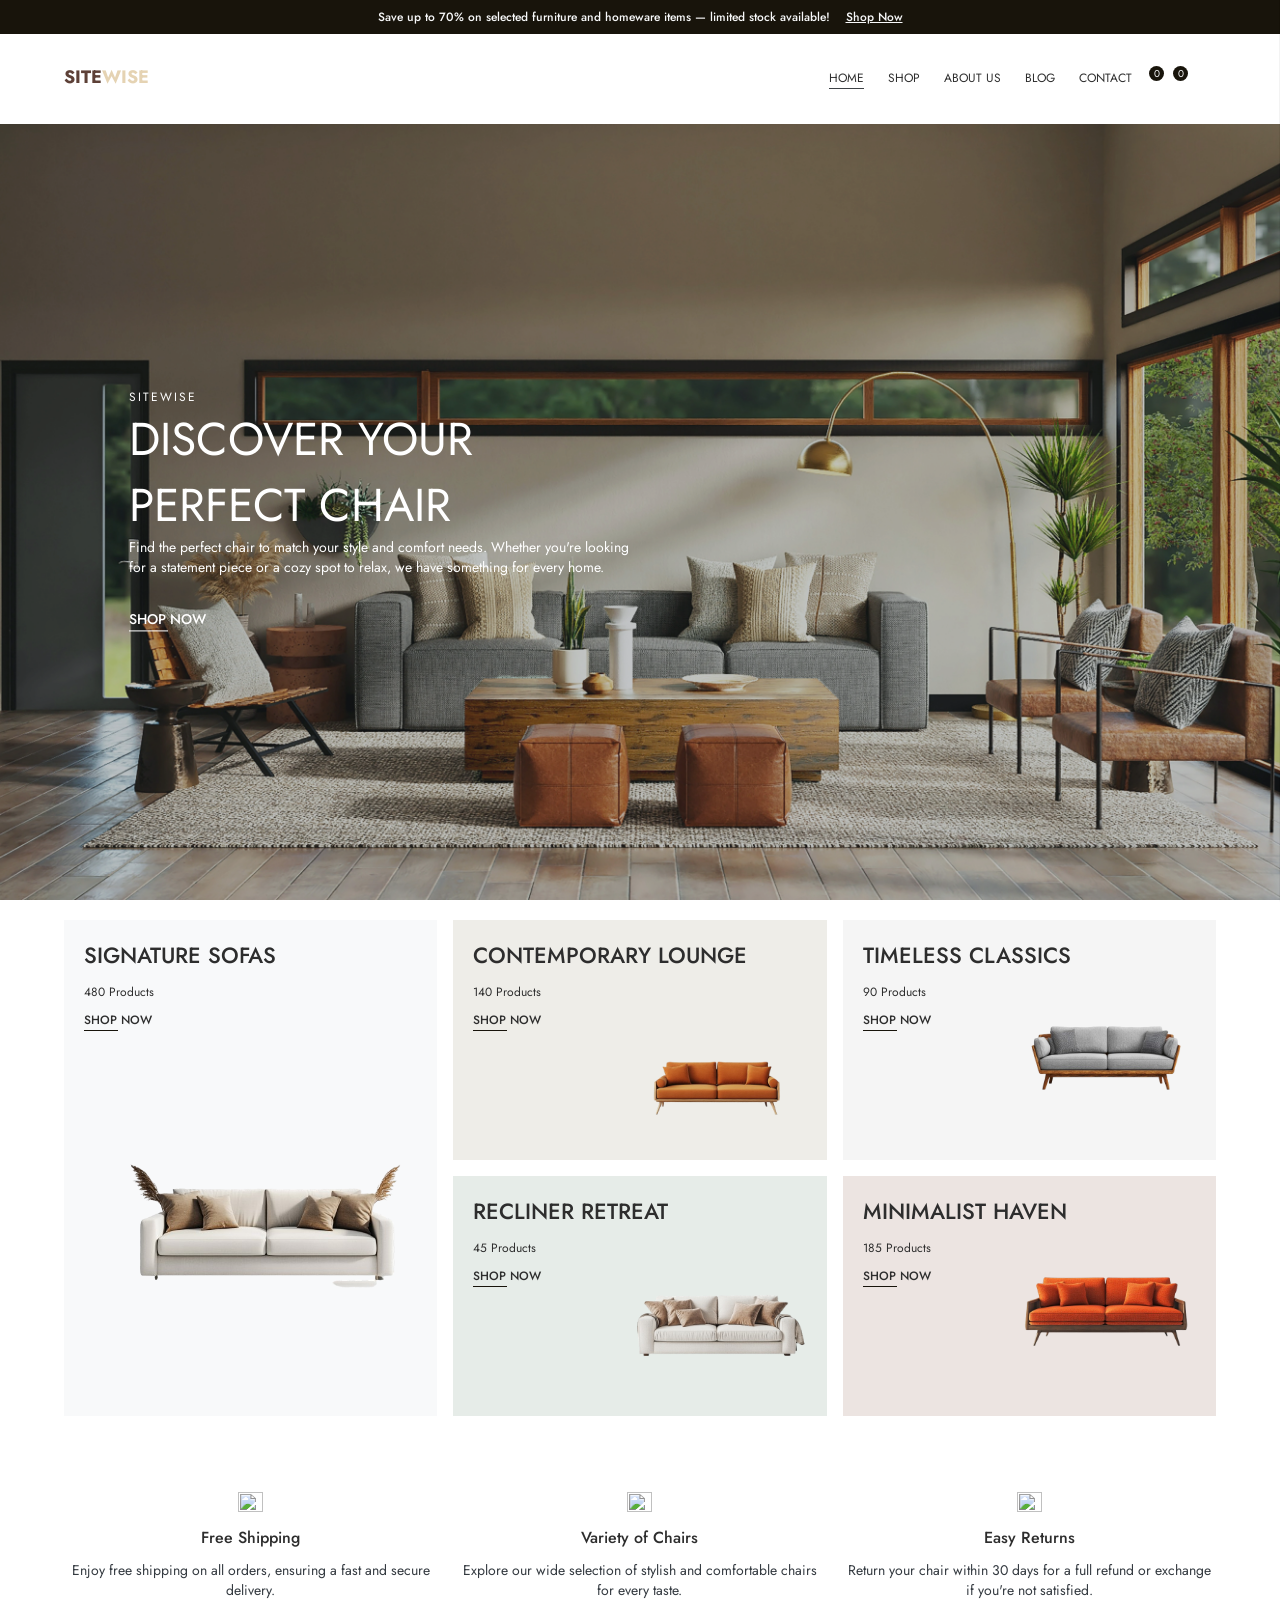
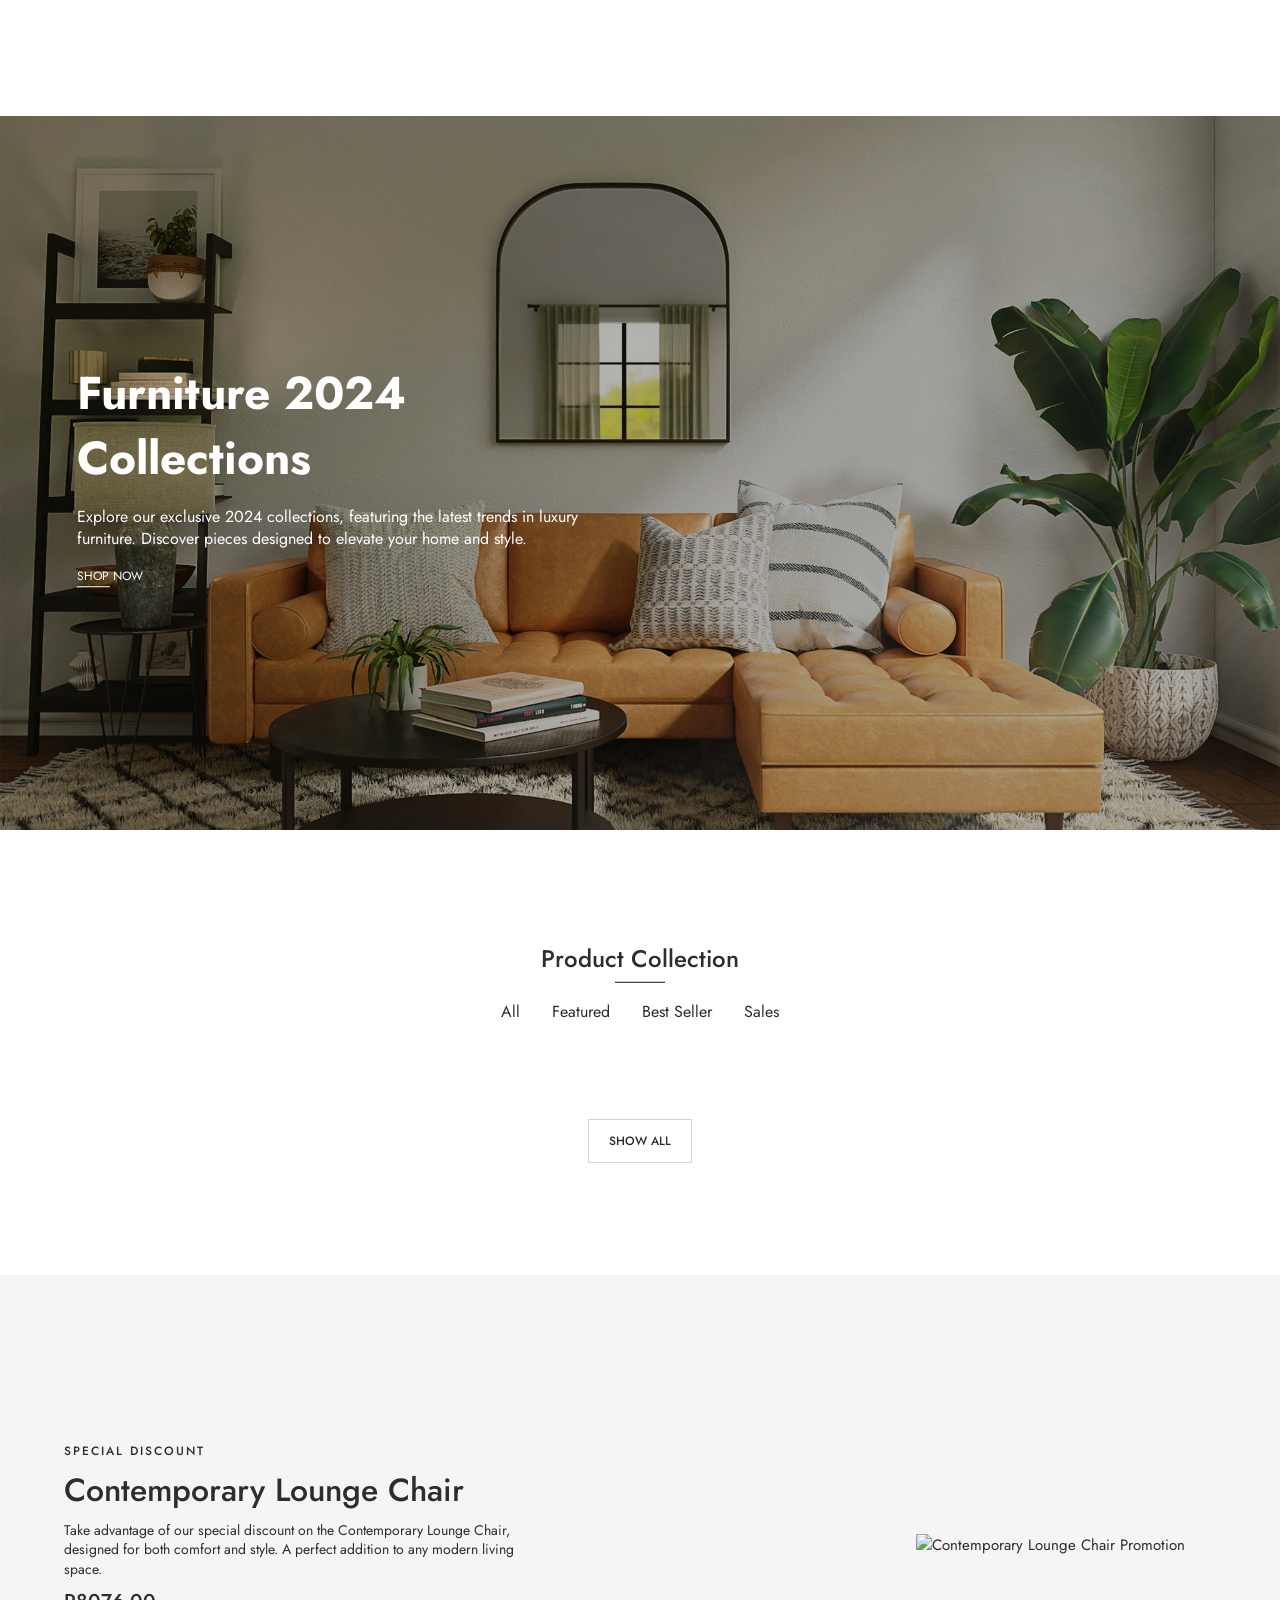
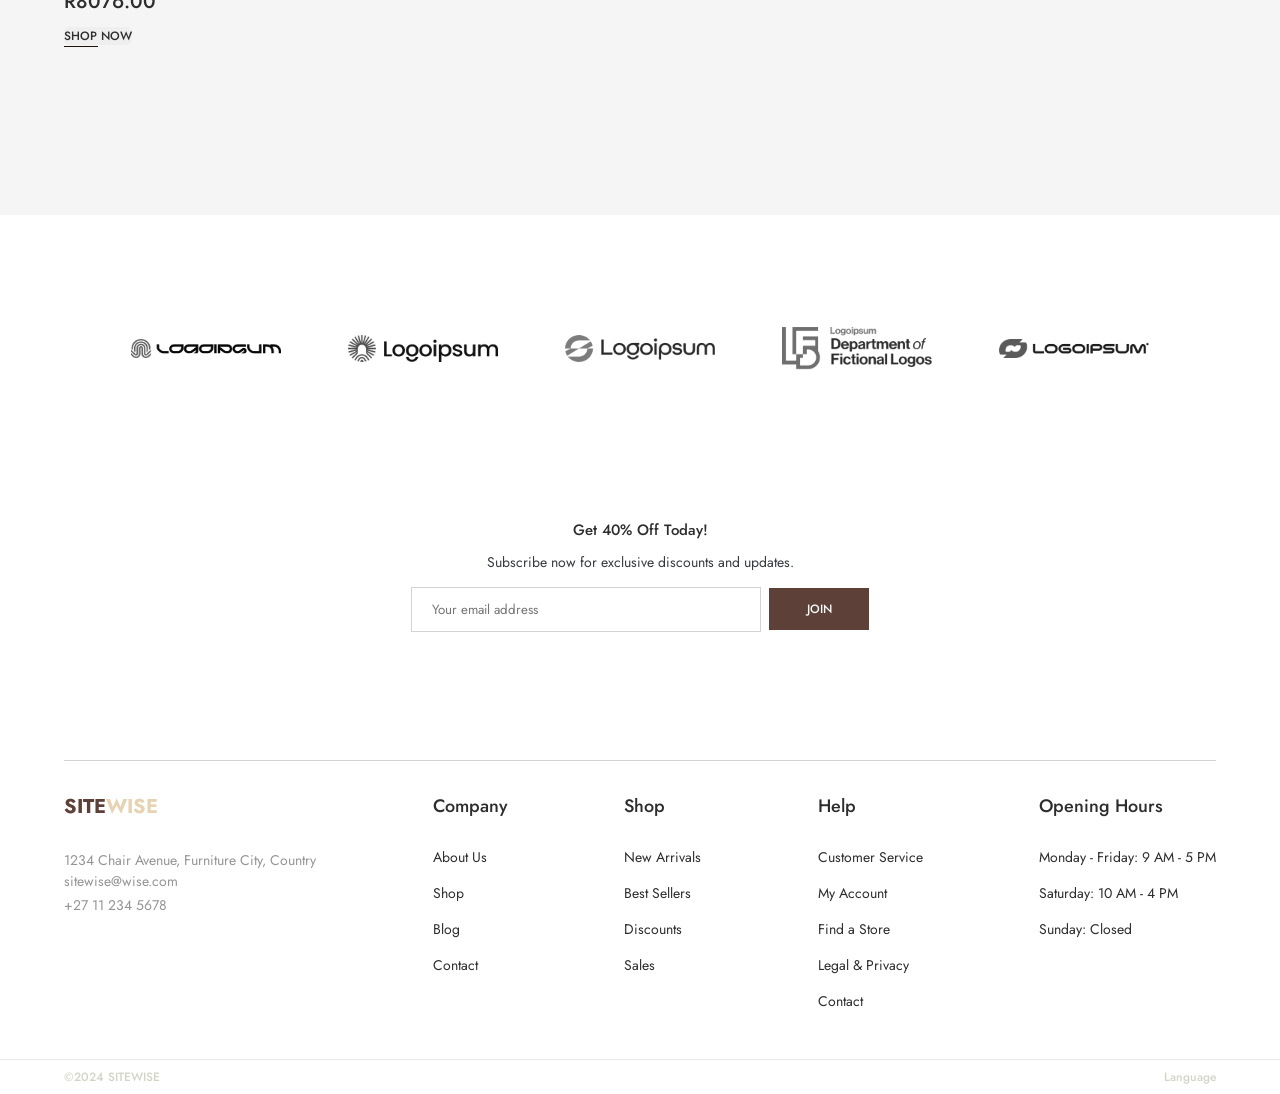
==== commit 2d3f165e: "feat: Add comprehensive base styling and integrate `style.css` into `index.html`." ====
--- a/index.html
+++ b/index.html
@@ -178,8 +178,8 @@
         <div class="card-item">
           <div class="card">
             <div>
-              <h2 class="card-title">Chairs</h2>
-              <span class="no-products">974 Products</span>
+              <h2 class="card-title">Signature Sofas</h2>
+              <span class="no-products">480 Products</span>
             </div>
             <a href="views/shop.html" class="btn underline">Shop Now</a>
           </div>
@@ -187,8 +187,8 @@
         <div class="card-item">
           <div class="card">
             <div>
-              <h2 class="card-title">Modern Chairs</h2>
-              <span class="no-products">120 Products</span>
+              <h2 class="card-title">Contemporary Lounge</h2>
+              <span class="no-products">140 Products</span>
             </div>
             <a href="views/shop.html" class="btn underline">Shop Now</a>
           </div>
@@ -196,8 +196,8 @@
         <div class="card-item">
           <div class="card">
             <div>
-              <h2 class="card-title">Classic Chairs</h2>
-              <span class="no-products">85 Products</span>
+              <h2 class="card-title">Timeless Classics</h2>
+              <span class="no-products">90 Products</span>
             </div>
             <a href="views/shop.html" class="btn underline">Shop Now</a>
           </div>
@@ -205,8 +205,8 @@
         <div class="card-item">
           <div class="card">
             <div>
-              <h2 class="card-title">Recliner Chairs</h2>
-              <span class="no-products">65 Products</span>
+              <h2 class="card-title">Recliner Retreat</h2>
+              <span class="no-products">45 Products</span>
             </div>
             <a href="views/shop.html" class="btn underline">Shop Now</a>
           </div>
@@ -214,8 +214,8 @@
         <div class="card-item">
           <div class="card">
             <div>
-              <h2 class="card-title">Minimalist Chairs</h2>
-              <span class="no-products">230 Products</span>
+              <h2 class="card-title">Minimalist Haven</h2>
+              <span class="no-products">185 Products</span>
             </div>
             <a href="views/shop.html" class="btn underline">Shop Now</a>
           </div>
--- a/public/css/style.css
+++ b/public/css/style.css
@@ -47,6 +47,27 @@
 
   --line-height: 1.4;
   --b-shadow: rgba(0, 0, 0, 0.05) 0px 1px 2px 0px;
+}
+
+* {
+  scrollbar-width: thin;
+  scrollbar-color: #c1c1c1 #f1f1f1;
+}
+
+*::-webkit-scrollbar {
+  width: 6px;
+}
+*::-webkit-scrollbar-track {
+  background: #f1f1f1;
+  border-radius: 3px;
+}
+*::-webkit-scrollbar-thumb {
+  background: #c1c1c1;
+  border-radius: 3px;
+  transition: background 0.3s ease;
+}
+*::-webkit-scrollbar-thumb:hover {
+  background: #a8a8a8;
 }
 
 a {
@@ -1987,6 +2008,48 @@
   padding-top: 4rem;
 }
 
+.sidebar-overlay {
+  display: none;
+}
+
+.sidebar-toggle-btn {
+  display: none;
+  align-items: center;
+  gap: 0.5rem;
+  padding: 0.5rem 0.75rem;
+  border: 0;
+  border-radius: 4px;
+  background: var(--dark-clr);
+  color: var(--white-clr);
+  font-size: var(--fs-xsm);
+  font-weight: var(--fw-medium);
+  cursor: pointer;
+}
+
+.sidebar-toggle-btn ion-icon {
+  font-size: 1rem;
+}
+
+.sidebar-mobile-header {
+  display: none;
+  align-items: center;
+  justify-content: space-between;
+  width: 100%;
+  margin-bottom: 0.5rem;
+}
+
+.sidebar-close {
+  background: transparent;
+  border: 0;
+  color: var(--text-clr);
+  font-size: 1.5rem;
+  cursor: pointer;
+}
+
+body.show-shop-sidebar {
+  overflow: hidden;
+}
+
 .main-container .sidebar {
   width: 250px;
   height: 100%;
@@ -3487,9 +3550,55 @@
   }
 
   .main-container .sidebar {
-    width: 100%;
-    height: 100%;
-    margin-top: 3rem;
+    position: fixed;
+    top: 0;
+    left: 0;
+    width: min(85vw, 320px);
+    height: 100dvh;
+    margin-top: 0;
+    padding: 1.25rem;
+    background: var(--primary-clr);
+    border-right: none;
+    transform: translateX(-100%);
+    transition: transform 0.3s ease;
+    z-index: 1002;
+    overflow-y: auto;
+  }
+
+  .sidebar-mobile-header {
+    display: flex;
+  }
+
+  .sidebar-toggle-btn {
+    display: inline-flex;
+  }
+
+  .sidebar-overlay {
+    position: fixed;
+    inset: 0;
+    background: rgba(0, 0, 0, 0.45);
+    opacity: 0;
+    visibility: hidden;
+    transition:
+      opacity 0.3s ease,
+      visibility 0.3s ease;
+    z-index: 1001;
+    display: block;
+  }
+
+  body.show-shop-sidebar .sidebar-overlay {
+    opacity: 1;
+    visibility: visible;
+  }
+
+  body.show-shop-sidebar .main-container .sidebar {
+    transform: translateX(0);
+  }
+
+  .main-content .content-filter {
+    justify-content: space-between;
+    align-items: center;
+    gap: 0.75rem;
   }
 
   .sidebar .sidebar-filter {
@@ -3938,6 +4047,50 @@
   .image-list .image-card {
     width: 100%;
   }
+
+  /* about */
+  .about-info .about-text {
+    flex-direction: column;
+  }
+
+  /* contact */
+
+  .contact-info-section {
+    flex-direction: column;
+  }
+
+  .contact-info-section .contact-details {
+    width: 100%;
+  }
+
+  .contact-info-section .form-group {
+    display: flex;
+    justify-content: center;
+    align-items: center;
+    flex-direction: column;
+  }
+
+  .contact-info-section .form-group input,
+  .contact-info-section .form-group textarea {
+    width: 100%;
+  }
+
+  .navigation-container .page-header {
+    font-size: var(--fs-md);
+  }
+
+  .navigation-links a,
+  .navigation-links span {
+    font-size: var(--fs-xsm);
+  }
+
+  .nav-menu .menu-link li {
+    padding-inline: 1rem;
+  }
+
+  .menu-link li a {
+    font-size: var(--fs-sm);
+  }
 }
 
 /* Tablet: 769px – 1024px */
